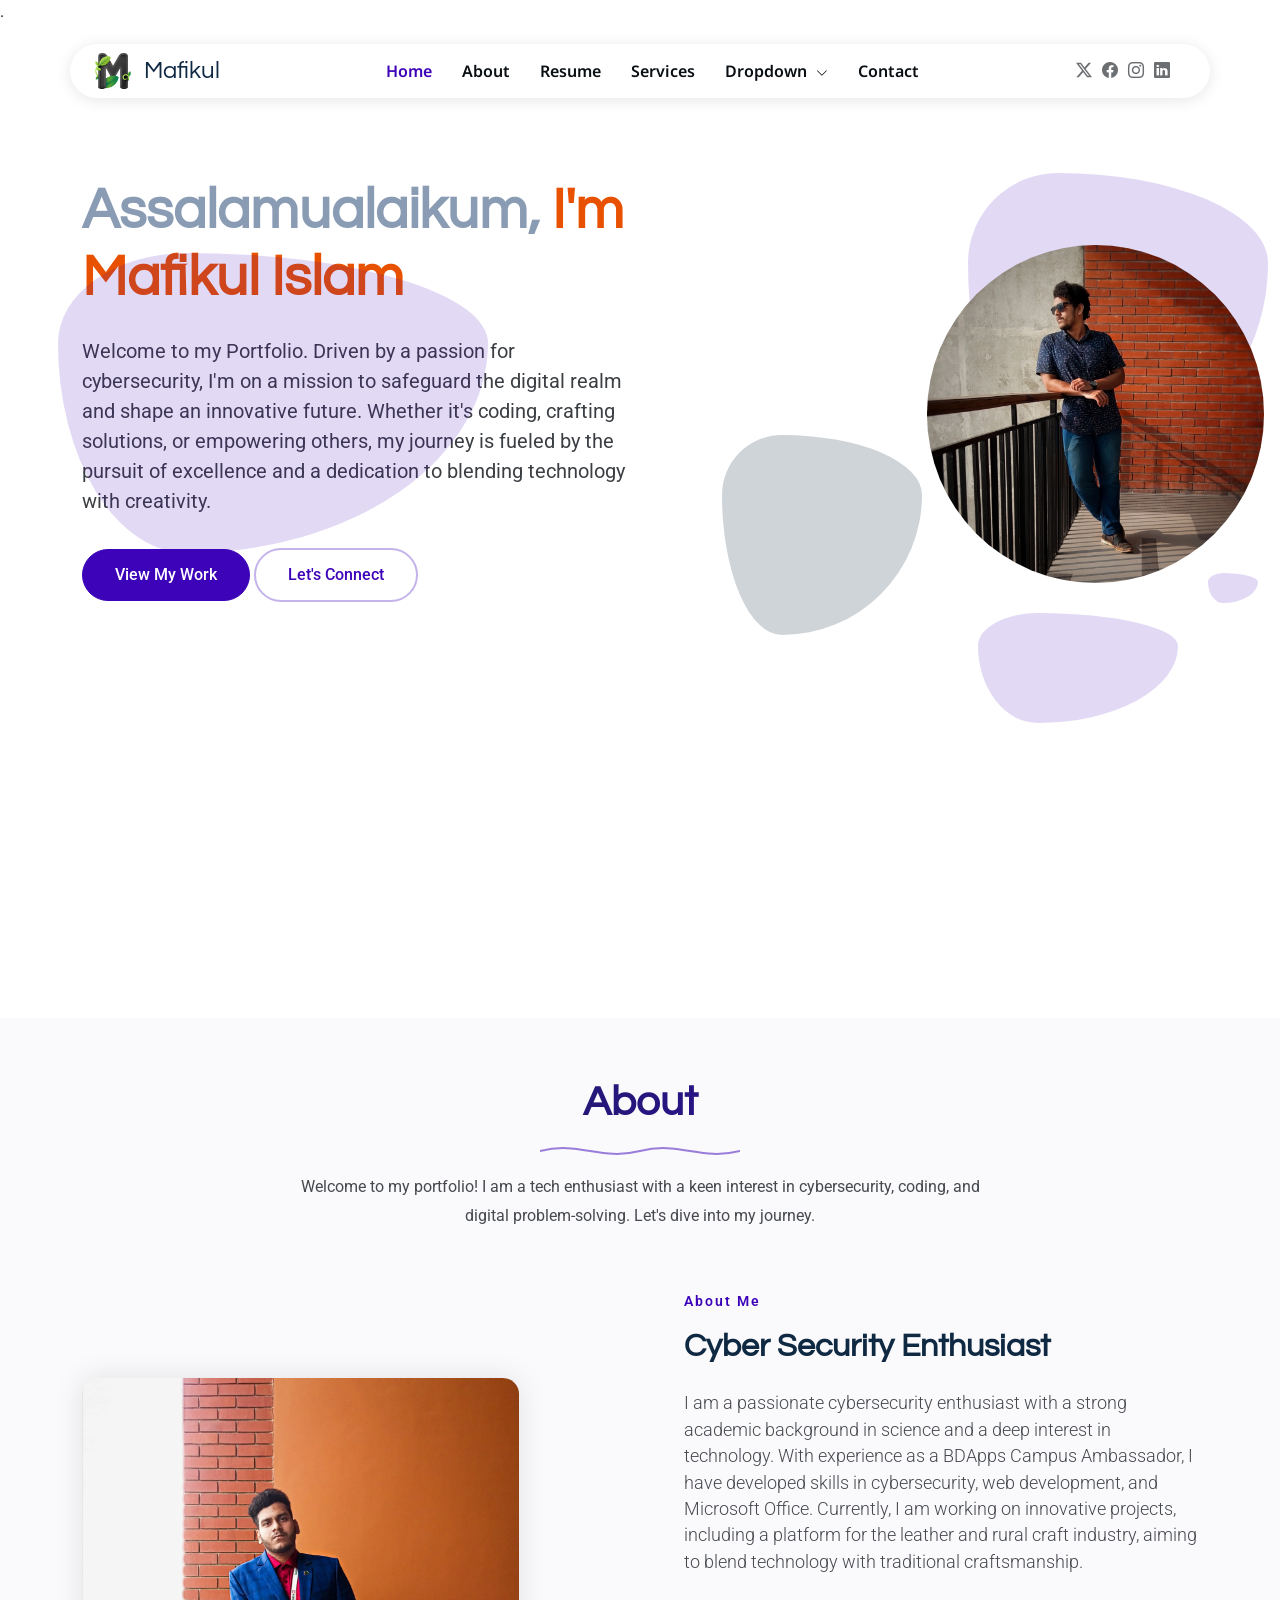
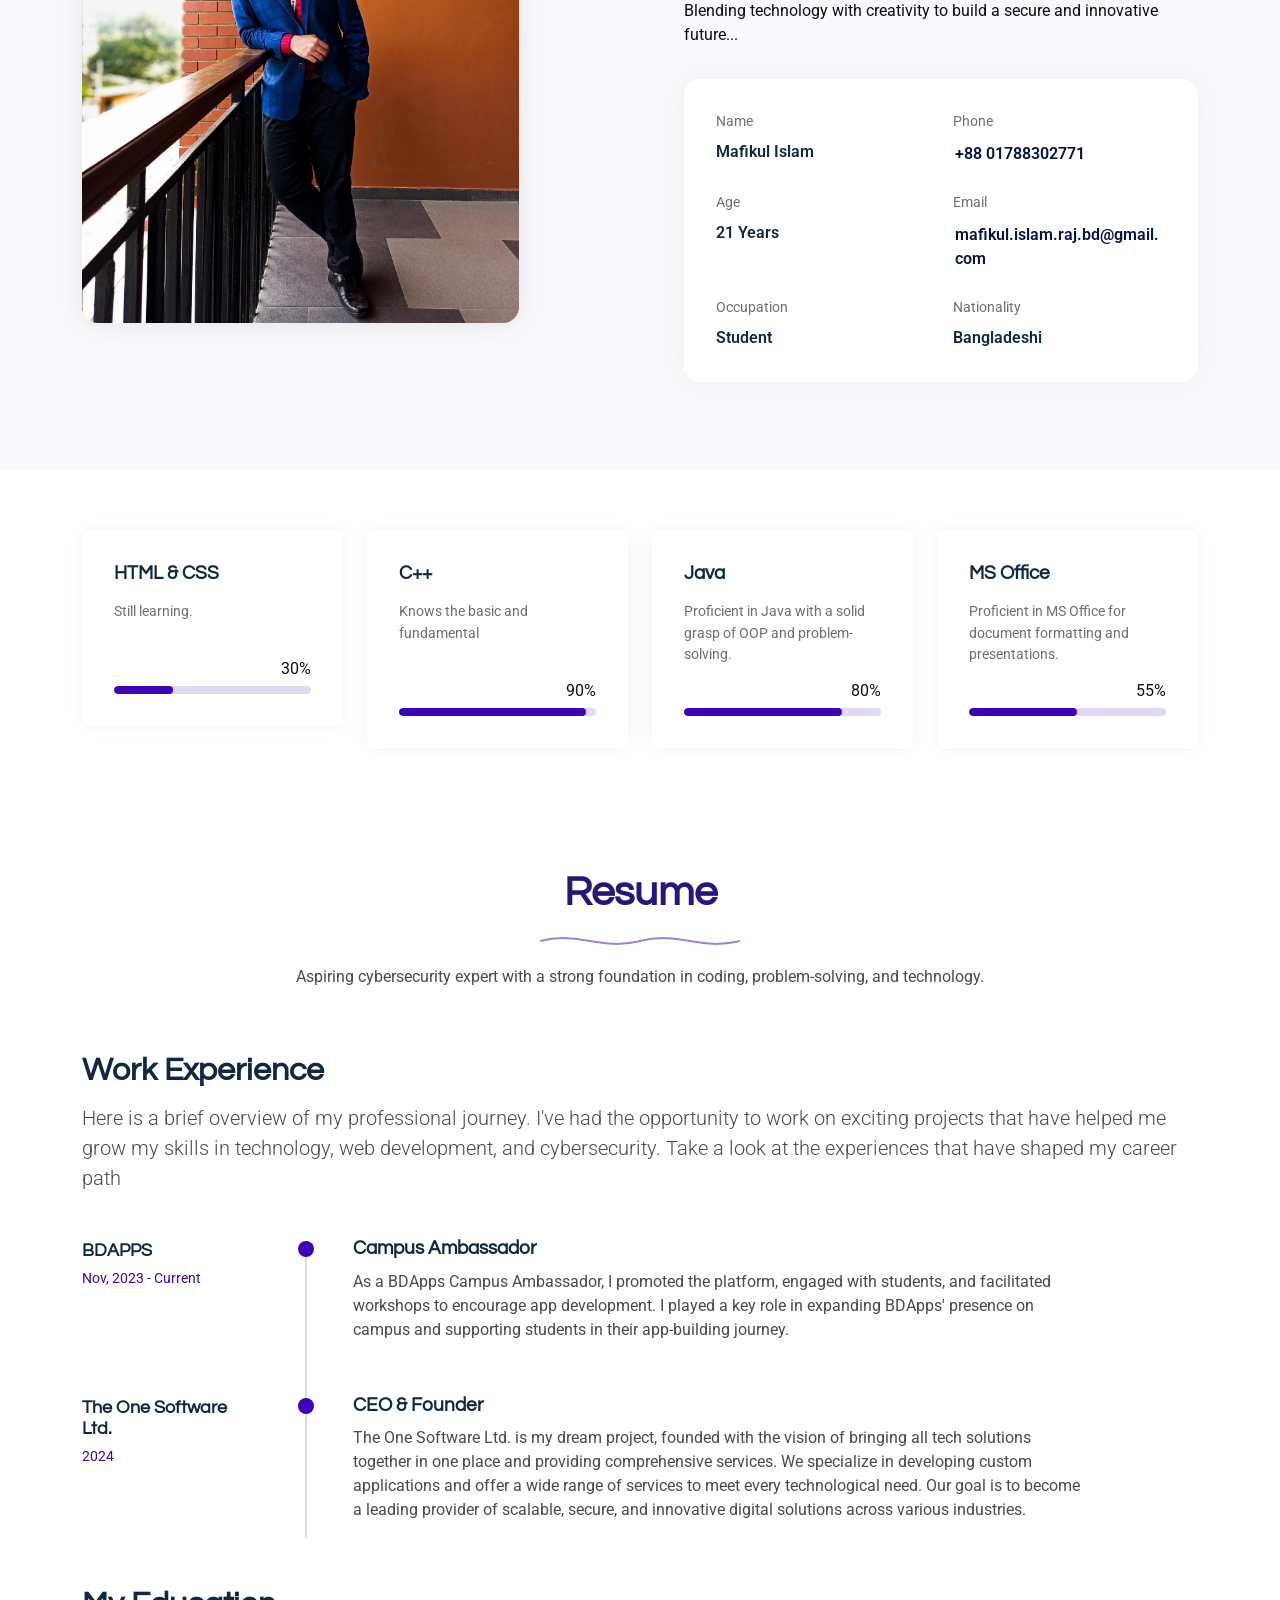
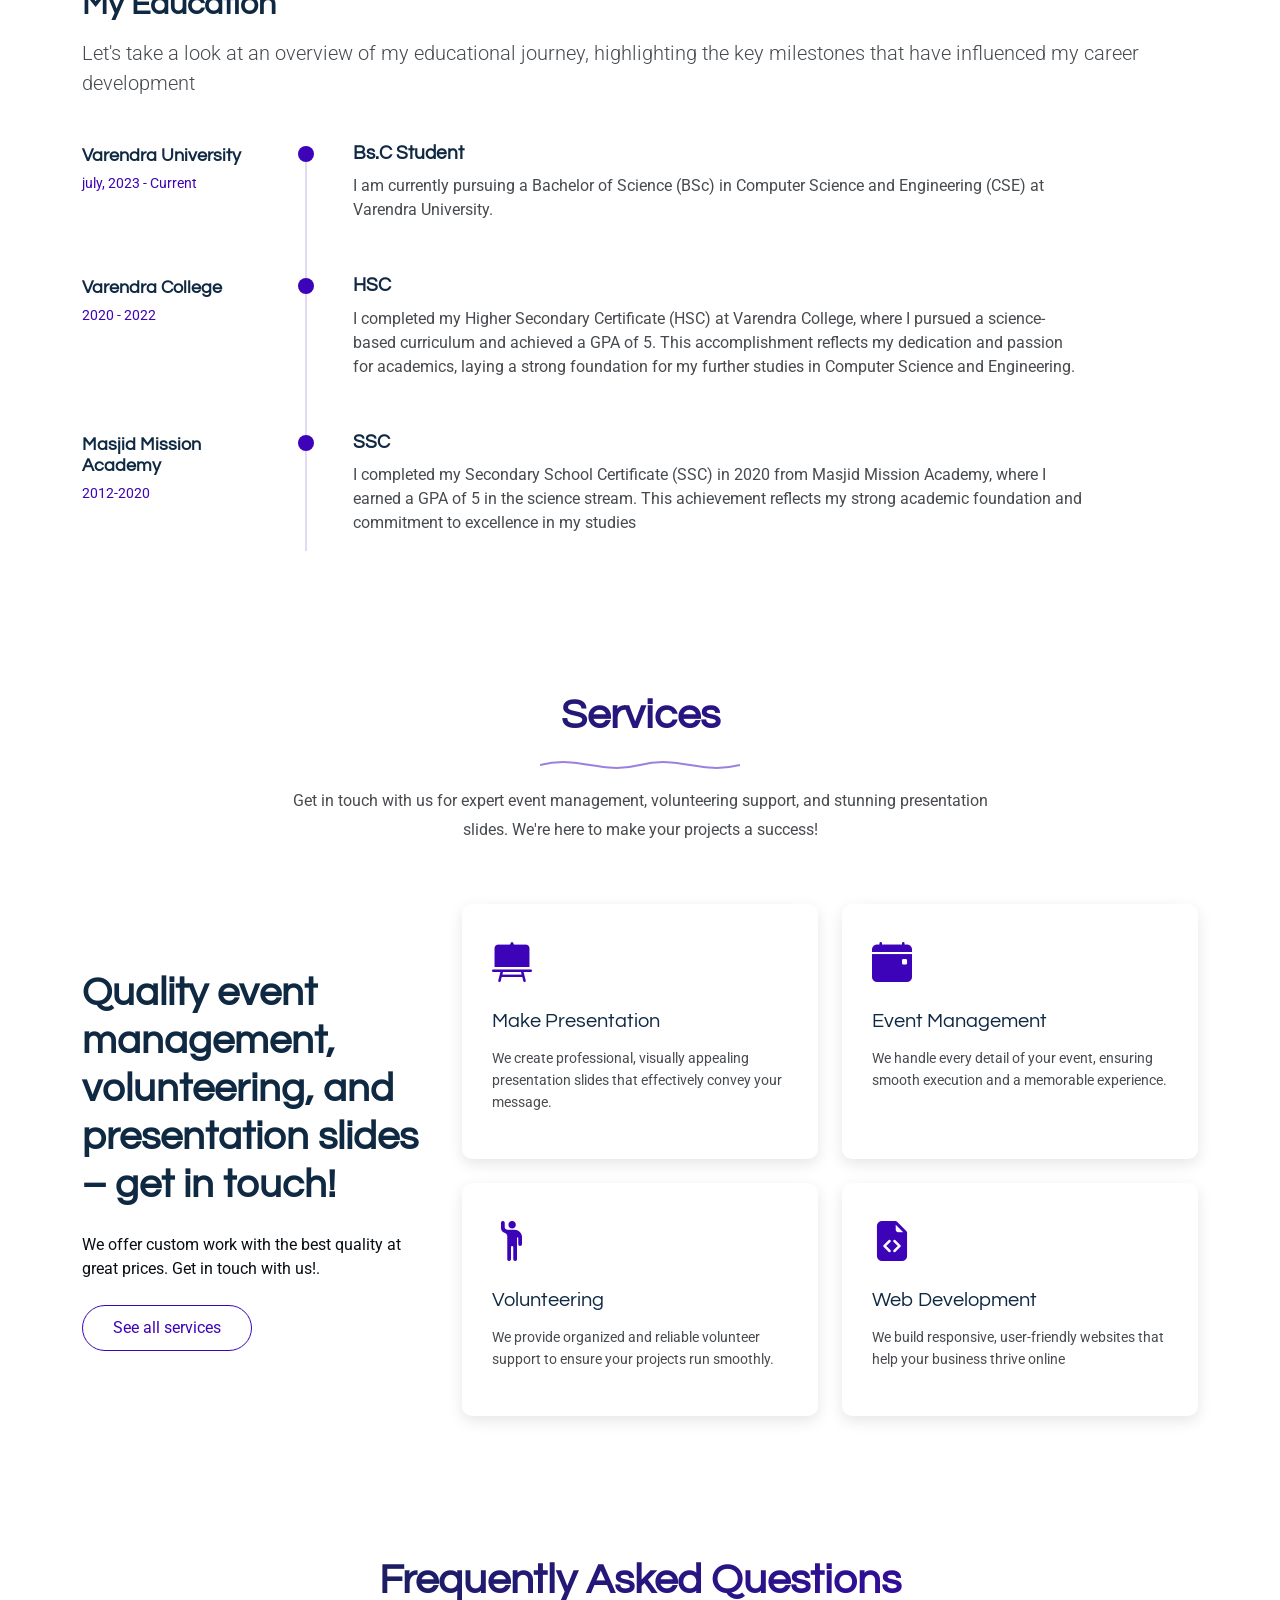
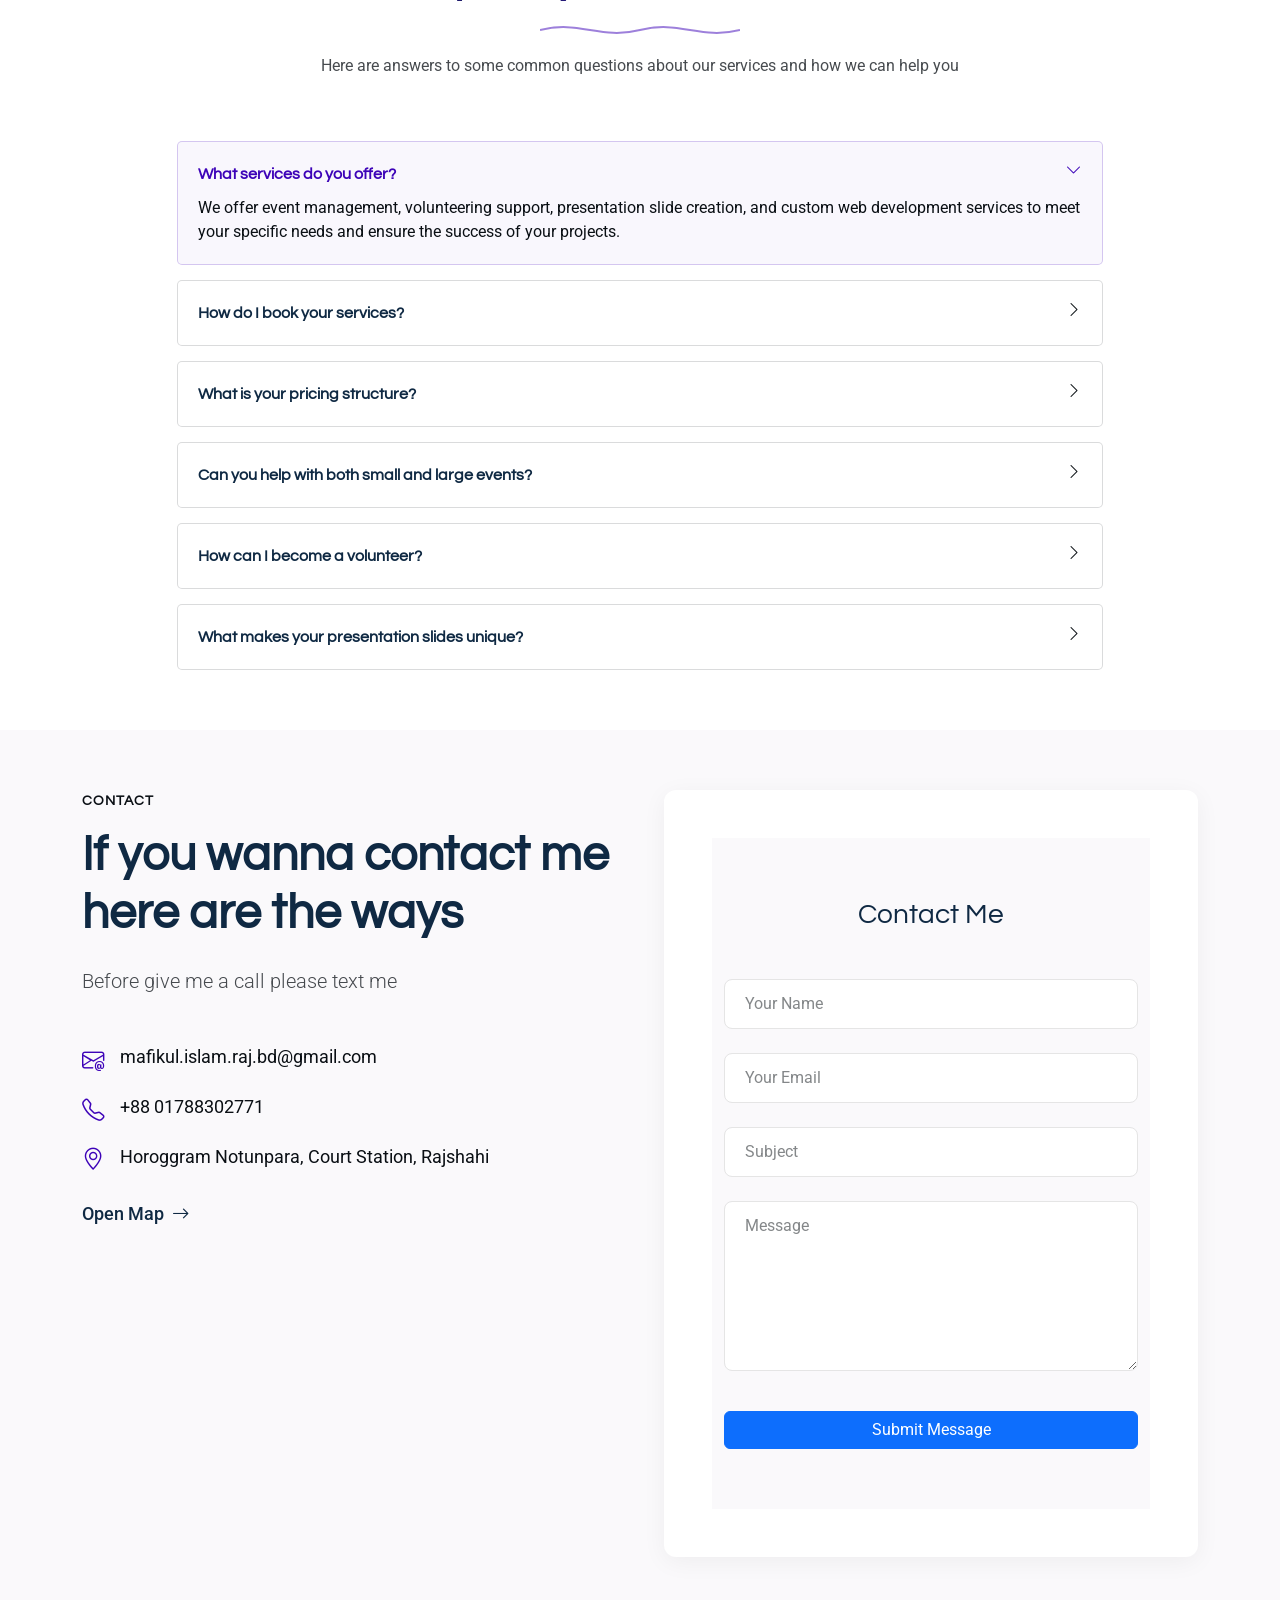
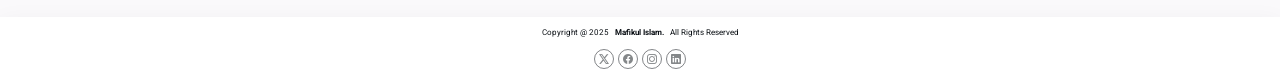
==== index.html @ e1544931 "Add files via upload" ====
<!DOCTYPE html>
<html lang="en">

<head>
  <meta charset="utf-8">
  <meta content="width=device-width, initial-scale=1.0" name="viewport">
  <title>Mafikul's World</title>
  <meta name="description" content="Welcome to Mafikul's personal website.">
  <link rel="icon" type="image/x-icon" href="assets/img/tlogo.ico"> <!-- ICO Icon -->

<!-- Description: Summarize who you are and what visitors will find -->
<meta name="description" content="Hi, I'm Mafikul. CEO of The One Software Ltd. passionate about Cyber security Explore my portfolio, blog, and projects here.">

<!-- Keywords: Optional but can include your skills, industry terms -->
<meta name="keywords" content="Mafikul's portfolio, resume, web developer, designer, The One Software Limited">

  <!-- Favicons -->
  <link href="assets/img/favicon.png" rel="icon">
  <link href="assets/img/apple-touch-icon.png" rel="apple-touch-icon">

  <!-- Fonts -->
  <link href="https://fonts.googleapis.com" rel="preconnect">
  <link href="https://fonts.gstatic.com" rel="preconnect" crossorigin>
  <link href="https://fonts.googleapis.com/css2?family=Roboto:ital,wght@0,100;0,300;0,400;0,500;0,700;0,900;1,100;1,300;1,400;1,500;1,700;1,900&family=Noto+Sans:ital,wght@0,100;0,200;0,300;0,400;0,500;0,600;0,700;0,800;0,900;1,100;1,200;1,300;1,400;1,500;1,600;1,700;1,800;1,900&family=Questrial:wght@400&display=swap" rel="stylesheet">

  <!-- Vendor CSS Files -->
  <link href="assets/vendor/bootstrap/css/bootstrap.min.css" rel="stylesheet">
  <link href="assets/vendor/bootstrap-icons/bootstrap-icons.css" rel="stylesheet">
  <link href="assets/vendor/aos/aos.css" rel="stylesheet">
  <link href="assets/vendor/glightbox/css/glightbox.min.css" rel="stylesheet">
  <link href="assets/vendor/swiper/swiper-bundle.min.css" rel="stylesheet">

  <!-- Main CSS File -->
  <link href="assets/css/main.css" rel="stylesheet">

<!-- Facebook Meta Tags -->
<meta property="og:url" content="https://mafikul.me">
<meta property="og:type" content="website">
<meta property="og:title" content="Mafikul World">
<meta property="og:description" content="Welcome to Mafikul,s personal website.">
<meta property="og:image" content="https://opengraph.b-cdn.net/production/images/95b64b55-c00a-4bd4-b2d7-658ea05284d6.jpg?token=meLTDnLYCTuba5lkz8mdhRuT6U6UIjOLpLEAH_vIJJw&height=1600&width=1200&expires=33277284729">

<!-- Twitter Meta Tags -->
<meta name="twitter:card" content="summary_large_image">
<meta property="twitter:domain" content="mafikul.me">
<meta property="twitter:url" content="https://mafikul.me">
<meta name="twitter:title" content="Mafikul World">
<meta name="twitter:description" content="Welcome to Mafikul's personal website.">
<meta name="twitter:image" content="https://opengraph.b-cdn.net/production/images/95b64b55-c00a-4bd4-b2d7-658ea05284d6.jpg?token=meLTDnLYCTuba5lkz8mdhRuT6U6UIjOLpLEAH_vIJJw&height=1600&width=1200&expires=33277284729">

  <!-- bing verification -->
  <meta name="msvalidate.01" content="50E63DE5BB532C2B93D84AC1C5FBDF3A" />

  <meta name='description' content='This is a personal portfolio of Mafikul Islam'>.

</head>

<body class="index-page">

  <header id="header" class="header d-flex align-items-center sticky-top">
    <div class="header-container container-fluid container-xl position-relative d-flex align-items-center justify-content-between">

      <a href="index.html" class="logo d-flex align-items-center me-auto me-xl-0">
       
       <img src="assets/img/tlogo.ico" alt="">
        <h1 class="sitename">Mafikul</h1>
      </a>

      <nav id="navmenu" class="navmenu">
        <ul>
          <li><a href="#hero">Home</a></li>
          <li><a href="#about">About</a></li>
          <li><a href="#resume">Resume</a></li>
          <li><a href="#services">Services</a></li>
          <li class="dropdown"><a href="#"><span>Dropdown</span> <i class="bi bi-chevron-down toggle-dropdown"></i></a>
            <ul>
              <li><a href="#">Dropdown 1</a></li>
              <li class="dropdown"><a href="#"><span>Deep Dropdown</span> <i class="bi bi-chevron-down toggle-dropdown"></i></a>
                <ul>
                  <li><a href="#">Deep Dropdown 1</a></li>
                  <li><a href="#">Deep Dropdown 2</a></li>
                  <li><a href="#">Deep Dropdown 3</a></li>
                  <li><a href="#">Deep Dropdown 4</a></li>
                  <li><a href="#">Deep Dropdown 5</a></li>
                </ul>
              </li>
              <li><a href="#">Dropdown 2</a></li>
              <li><a href="#">Dropdown 3</a></li>
              <li><a href="#">Dropdown 4</a></li>
            </ul>
          </li>
          <li><a href="#contact">Contact</a></li>
        </ul>
        <i class="mobile-nav-toggle d-xl-none bi bi-list"></i>
      </nav>

      <div class="header-social-links">
        <a href="https://twitter.com/mafikul01" class="twitter" target="_blank" rel="noopener noreferrer"><i class="bi bi-twitter-x"></i></a>
        <a href="https://www.facebook.com/Mafikul01" class="facebook" target="_blank" rel="noopener noreferrer"><i class="bi bi-facebook"></i></a>
        <a href="https://instagram.com/mafikul01" class="instagram" target="_blank" rel="noopener noreferrer"><i class="bi bi-instagram"></i></a>
        <a href="https://linkedin.com/in/mafikul01" class="linkedin" target="_blank" rel="noopener noreferrer"><i class="bi bi-linkedin"></i></a>
      </div>

    </div>
  </header>

  <main class="main">

    <!-- Hero Section -->
    <section id="hero" class="hero section" style="height: 100vh;">
      <div class="container" data-aos="fade-up" data-aos-delay="100">
        <div class="row align-items-center content">
          <!-- Text content column -->
          <div class="col-lg-6" data-aos="fade-up" data-aos-delay="200">
            <h2 style="color: rgba(126, 146, 172, 0.907);">Assalamualaikum, <span style="color: rgb(232, 81, 0);">I'm  Mafikul Islam</span></h2>
            <p class="lead" style="font-weight: 400;">Welcome to my Portfolio. Driven by a passion for cybersecurity, I'm on a mission to safeguard the digital realm and shape an innovative future. Whether it's coding, crafting solutions, or empowering others, my journey is fueled by the pursuit of excellence and a dedication to blending technology with creativity.</p>
            
            <!-- Buttons - hidden on mobile (will be shown below image) -->
            <div class="cta-buttons d-none d-lg-block" data-aos="fade-up" data-aos-delay="300">
              <a href="service-details.html" class="btn btn-primary">View My Work</a>
              <a href="#contact" class="btn btn-outline">Let's Connect</a>
            </div>
            
            <div class="hero-stats" data-aos="fade-up" data-aos-delay="400"></div>
          </div>
          
          <!-- Image column -->
          <div class="col-lg-6 ">
            <div class="hero-image">
              <img src="assets/img/main.webp" alt="Portfolio Hero Image" 
                   class="img-fluid rounded-circle hero-img-main"  data-aos="zoom-out" data-aos-delay="300">
              <div class="shape-1"></div>
              <div class="shape-2"></div>
              <div class="shape-3"></div>
              <div class="shape-4"></div>
              <div class="shape-5"></div>
            </div>
            
            <!-- Buttons - only visible on mobile (below image) -->
            <div class="cta-buttons d-block d-lg-none mt-4" data-aos="fade-up" data-aos-delay="300">
              <a href="service-details.html" class="btn btn-primary">View My Work</a>
              <a href="#contact" class="btn btn-outline">Let's Connect</a>
            </div>
          </div>
        </div>
      </div>
    </section>

    <!-- About Section -->
    <section id="about" class="about section light-background">

      <!-- Section Title -->
      <div class="container section-title" data-aos="fade-up">
        <h2>About</h2>
        <div class="title-shape">
          <svg viewBox="0 0 200 20" xmlns="http://www.w3.org/2000/svg">
            <path d="M 0,10 C 40,0 60,20 100,10 C 140,0 160,20 200,10" fill="none" stroke="currentColor" stroke-width="2"></path>
          </svg>
        </div>
        <p>Welcome to my portfolio! I am a tech enthusiast with a keen interest in cybersecurity, coding, and digital problem-solving. Let's dive into my journey.</p>
      </div><!-- End Section Title -->

      <div class="container" data-aos="fade-up" data-aos-delay="100">

        <div class="row align-items-center">
          <div class="col-lg-6 position-relative" data-aos="fade-right" data-aos-delay="200">
            <div class="about-image">
              <img src="assets/img/profile.webp" alt="Profile Image" class="img-fluid rounded-4" style="max-width: 80%; margin: 0 auto;">
            </div>
          </div>

          <div class="col-lg-6" data-aos="fade-left" data-aos-delay="300">
            <div class="about-content">
              <span class="subtitle">About Me</span>

              <h2>Cyber Security Enthusiast</h2>

              <p class="lead mb-4">I am a passionate cybersecurity enthusiast with a strong academic background in science and a deep interest in technology. With experience as a BDApps Campus Ambassador, I have developed skills in cybersecurity, web development, and Microsoft Office. Currently, I am working on innovative projects, including a platform for the leather and rural craft industry, aiming to blend technology with traditional craftsmanship.</p>

              <p class="mb-4">Blending technology with creativity to build a secure and innovative future...</p>

              <div class="personal-info">
                <div class="row g-4">
                  <div class="col-6">
                    <div class="info-item">
                      <span class="label">Name</span>
                      <span class="value">Mafikul Islam</span>
                    </div>
                  </div>

                  <div class="col-6">
                    <div class="info-item">
                      <span class="label">Phone</span>
                      <a href="https://wa.me/+8801788302771"target="_blank" class="value contact-link"title="Click here to Whatsapp me" >+88 01788302771</a>
                    </div>
                  </div>

                  <div class="col-6">
                    <div class="info-item">
                      <span class="label">Age</span>
                      <span class="value">21 Years</span>
                    </div>
                  </div>

                  <div class="col-6">
                    <div class="info-item">
                      <span class="label">Email</span>
                      <a href="https://mail.google.com/mail/?view=cm&fs=1&to=mafikul.islam.raj.bd@gmail.com" 
                         target="_blank" 
                         class="value email-link"
                         title="Click here to mail me directly">
                        mafikul.islam.raj.bd@gmail.com
                      </a>
                    </div>
                  </div>

                  <div class="col-6">
                    <div class="info-item">
                      <span class="label">Occupation</span>
                      <span class="value">Student</span>
                    </div>
                  </div>

                  <div class="col-6">
                    <div class="info-item">
                      <span class="label">Nationality</span>
                      <span class="value">Bangladeshi</span>
                    </div>
                  </div>
                </div>
              </div>

              <div class="signature mt-4">
                <div class="signature-image">
                  <!-- <img src="assets/img/signature.webp" alt="" class="img-fluid"> -->
                </div>
                <div class="signature-info">
                  <h4></h4>
                  <p></p>
                </div>
              </div>
            </div>
          </div>
        </div>

      </div>

    </section><!-- /About Section -->

    <!-- Skills Section -->
    <section id="skills" class="skills section">

      <div class="container" data-aos="fade-up" data-aos-delay="100">

        <div class="row g-4 skills-animation">

          <div class="col-md-6 col-lg-3" data-aos="fade-up" data-aos-delay="100">
            <div class="skill-box">
              <h3>HTML & CSS</h3>
              <p>Still learning.<br><br></p>
              <span class="text-end d-block">30%</span>
              <div class="progress">
                <div class="progress-bar" role="progressbar" aria-valuenow="30" aria-valuemin="0" aria-valuemax="100"></div>
              </div>
            </div>
          </div>

          <div class="col-md-6 col-lg-3" data-aos="fade-up" data-aos-delay="200">
            <div class="skill-box">
              <h3>C++</h3>
              <p>Knows the basic and fundamental<br><br></p>
              <span class="text-end d-block">90%</span>
              <div class="progress">
                <div class="progress-bar" role="progressbar" aria-valuenow="95" aria-valuemin="0" aria-valuemax="100"></div>
              </div>
            </div>
          </div>

          <div class="col-md-6 col-lg-3" data-aos="fade-up" data-aos-delay="300">
            <div class="skill-box">
              <h3>Java</h3>
              <p>Proficient in Java with a solid grasp of OOP and problem-solving.</p>
              <span class="text-end d-block">80%</span>
              <div class="progress">
                <div class="progress-bar" role="progressbar" aria-valuenow="80" aria-valuemin="0" aria-valuemax="100"></div>
              </div>
            </div>
          </div>

          <div class="col-md-6 col-lg-3" data-aos="fade-up" data-aos-delay="400">
            <div class="skill-box">
              <h3>MS Office</h3>
              <p>Proficient in MS Office for document formatting and presentations.</p>
              <span class="text-end d-block">55%</span>
              <div class="progress">
                <div class="progress-bar" role="progressbar" aria-valuenow="55" aria-valuemin="0" aria-valuemax="100">
                </div>
              </div>
            </div>
          </div>

        </div>

      </div>

    </section><!-- /Skills Section -->

    <!-- Resume Section -->
    <section id="resume" class="resume section">

      <!-- Section Title -->
      <div class="container section-title" data-aos="fade-up">
        <h2>Resume</h2>
        <div class="title-shape">
          <svg viewBox="0 0 200 20" xmlns="http://www.w3.org/2000/svg">
            <path d="M 0,10 C 40,0 60,20 100,10 C 140,0 160,20 200,10" fill="none" stroke="currentColor" stroke-width="2"></path>
          </svg>
        </div>
        <p>Aspiring cybersecurity expert with a strong foundation in coding, problem-solving, and technology.</p>
      </div><!-- End Section Title -->

      <div class="container" data-aos="fade-up" data-aos-delay="100">

        <div class="row">
          <div class="col-12">
            <div class="resume-wrapper">
              <div class="resume-block" data-aos="fade-up">
                <h2>Work Experience</h2>
                <p class="lead">Here is a brief overview of my professional journey. I've had the opportunity to work on exciting projects that have helped me grow my skills in technology, web development, and cybersecurity. Take a look at the experiences that have shaped my career path</p>

                <div class="timeline">
                  <div class="timeline-item" data-aos="fade-up" data-aos-delay="200">
                    <div class="timeline-left">
                      <h4 class="company">BDAPPS</h4>
                      <span class="period">Nov, 2023 - Current</span>
                    </div>
                    <div class="timeline-dot"></div>
                    <div class="timeline-right">
                      <h3 class="position">Campus Ambassador</h3>
                      <p class="description">As a BDApps Campus Ambassador, I promoted the platform, engaged with students, and facilitated workshops to encourage app development. I played a key role in expanding BDApps' presence on campus and supporting students in their app-building journey.</p>
                    </div>
                  </div>

                  <div class="timeline-item" data-aos="fade-up" data-aos-delay="400">
                    <div class="timeline-left">
                      <h4 class="company">The One Software Ltd.</h4>
                      <span class="period">2024</span>
                    </div>
                    <div class="timeline-dot"></div>
                    <div class="timeline-right">
                      <h3 class="position">CEO & Founder</h3>
                      <p class="description">The One Software Ltd. is my dream project, founded with the vision of bringing all tech solutions together in one place and providing comprehensive services. We specialize in developing custom applications and offer a wide range of services to meet every technological need. Our goal is to become a leading provider of scalable, secure, and innovative digital solutions across various industries.</p>
                    </div>
                  </div>
                </div>
              </div>

              <div class="resume-block" data-aos="fade-up" data-aos-delay="100">
                <h2>My Education</h2>
                <p class="lead">Let's take a look at an overview of my educational journey, highlighting the key milestones that have influenced my career development</p>

                <div class="timeline">
                  <div class="timeline-item" data-aos="fade-up" data-aos-delay="200">
                    <div class="timeline-left">
                      <h4 class="company">Varendra University</h4>
                      <span class="period">july, 2023 - Current</span>
                    </div>
                    <div class="timeline-dot"></div>
                    <div class="timeline-right">
                      <h3 class="position">Bs.C Student</h3>
                      <p class="description">I am currently pursuing a Bachelor of Science (BSc) in Computer Science and Engineering (CSE) at Varendra University.</p>
                    </div>
                  </div>

                  <div class="timeline-item" data-aos="fade-up" data-aos-delay="300">
                    <div class="timeline-left">
                      <h4 class="company">Varendra College</h4>
                      <span class="period">2020 - 2022</span>
                    </div>
                    <div class="timeline-dot"></div>
                    <div class="timeline-right">
                      <h3 class="position">HSC</h3>
                      <p class="description">I completed my Higher Secondary Certificate (HSC) at Varendra College, where I pursued a science-based curriculum and achieved a GPA of 5. This accomplishment reflects my dedication and passion for academics, laying a strong foundation for my further studies in Computer Science and Engineering.</p>
                    </div>
                  </div>

                  <div class="timeline-item" data-aos="fade-up" data-aos-delay="400">
                    <div class="timeline-left">
                      <h4 class="company">Masjid Mission Academy</h4>
                      <span class="period">2012-2020</span>
                    </div>
                    <div class="timeline-dot"></div>
                    <div class="timeline-right">
                      <h3 class="position">SSC</h3>
                      <p class="description">I completed my Secondary School Certificate (SSC) in 2020 from Masjid Mission Academy, where I earned a GPA of 5 in the science stream. This achievement reflects my strong academic foundation and commitment to excellence in my studies</p>
                    </div>
                  </div>
                </div>
              </div>
            </div>
          </div>
        </div>

      </div>

    </section><!-- /Resume Section -->

    <!-- Services Section -->
    <section id="services" class="services section">

      <!-- Section Title -->
      <div class="container section-title" data-aos="fade-up">
        <h2>Services</h2>
        <div class="title-shape">
          <svg viewBox="0 0 200 20" xmlns="http://www.w3.org/2000/svg">
            <path d="M 0,10 C 40,0 60,20 100,10 C 140,0 160,20 200,10" fill="none" stroke="currentColor" stroke-width="2"></path>
          </svg>
        </div>
        <p>Get in touch with us for expert event management, volunteering support, and stunning presentation slides. We're here to make your projects a success!</p>
      </div><!-- End Section Title -->

      <div class="container" data-aos="fade-up" data-aos-delay="100">

        <div class="row align-items-center">
          <div class="col-lg-4 mb-5 mb-lg-0">
            <h2 class="fw-bold mb-4 servies-title">Quality event management, volunteering, and presentation slides – get in touch!</h2>
            <p class="mb-4">We offer custom work with the best quality at great prices. Get in touch with us!.</p>
            <a href="#" class="btn btn-outline-primary">See all services</a>
          </div>
          <div class="col-lg-8">
            <div class="row g-4">

              <div class="col-md-6" data-aos="fade-up" data-aos-delay="300">
                <div class="service-item">
                  <i class="bi bi-easel2-fill"></i>
                  <h3><a href="service-details.html">Make Presentation</a></h3>
                  <p>We create professional, visually appealing presentation slides that effectively convey your message.</p>
                </div>
              </div><!-- End Service Item -->

              <div class="col-md-6" data-aos="fade-up" data-aos-delay="200">
                <div class="service-item">
                  <i class="bi bi-calendar-event-fill"></i>
                  <h3><a href="service-details.html">Event Management</a></h3>
                  <p>We handle every detail of your event, ensuring smooth execution and a memorable experience.</p>
                </div>
              </div><!-- End Service Item -->

              <div class="col-md-6" data-aos="fade-up" data-aos-delay="400">
                <div class="service-item">
                  <i class="bi bi-person-raised-hand"></i>
                  <h3><a href="service-details.html">Volunteering</a></h3>
                  <p>We provide organized and reliable volunteer support to ensure your projects run smoothly.</p>
                </div>
              </div><!-- End Service Item -->

              <div class="col-md-6" data-aos="fade-up" data-aos-delay="500">
                <div class="service-item">
                  <i class="bi bi-file-earmark-code-fill"></i>
                  <h3><a href="service-details.html">Web Development</a></h3>
                  <p>We build responsive, user-friendly websites that help your business thrive online</p>
                </div>
              </div><!-- End Service Item -->

            </div>
          </div>
        </div>

      </div>

    </section><!-- /Services Section -->

    <!-- Faq Section -->
    <section id="faq" class="faq section">

      <!-- Section Title -->
      <div class="container section-title" data-aos="fade-up">
        <h2>Frequently Asked Questions</h2>
        <div class="title-shape">
          <svg viewBox="0 0 200 20" xmlns="http://www.w3.org/2000/svg">
            <path d="M 0,10 C 40,0 60,20 100,10 C 140,0 160,20 200,10" fill="none" stroke="currentColor" stroke-width="2"></path>
          </svg>
        </div>
        <p>Here are answers to some common questions about our services and how we can help you</p>
      </div><!-- End Section Title -->
      <div class="container">

        <div class="row justify-content-center">
    
            <div class="col-lg-10" data-aos="fade-up" data-aos-delay="100">
    
                <div class="faq-container">
    
                    <div class="faq-item faq-active">
                        <h3>What services do you offer?</h3>
                        <div class="faq-content">
                            <p>We offer event management, volunteering support, presentation slide creation, and custom web development services to meet your specific needs and ensure the success of your projects.</p>
                        </div>
                        <i class="faq-toggle bi bi-chevron-right"></i>
                    </div><!-- End Faq item-->
    
                    <div class="faq-item">
                        <h3>How do I book your services?</h3>
                        <div class="faq-content">
                            <p>You can contact us through our website or social media channels to discuss your requirements. We'll provide you with a customized plan and quote based on your needs.</p>
                        </div>
                        <i class="faq-toggle bi bi-chevron-right"></i>
                    </div><!-- End Faq item-->
    
                    <div class="faq-item">
                        <h3>What is your pricing structure?</h3>
                        <div class="faq-content">
                            <p>Our pricing varies based on the services and complexity of the project. We provide competitive pricing and ensure the best value for the quality of work delivered.</p>
                        </div>
                        <i class="faq-toggle bi bi-chevron-right"></i>
                    </div><!-- End Faq item-->
    
                    <div class="faq-item">
                        <h3>Can you help with both small and large events?</h3>
                        <div class="faq-content">
                            <p>Yes, we cater to both small and large events. Whether you're hosting an intimate gathering or a large-scale event, we will handle every detail to ensure its success.</p>
                        </div>
                        <i class="faq-toggle bi bi-chevron-right"></i>
                    </div><!-- End Faq item-->
    
                    <div class="faq-item">
                        <h3>How can I become a volunteer?</h3>
                        <div class="faq-content">
                            <p>If you're interested in volunteering, you can reach out to us via our contact page. We'll provide you with information about available opportunities and how you can get involved in upcoming projects.</p>
                        </div>
                        <i class="faq-toggle bi bi-chevron-right"></i>
                    </div><!-- End Faq item-->
    
                    <div class="faq-item">
                        <h3>What makes your presentation slides unique?</h3>
                        <div class="faq-content">
                            <p>Our presentation slides are professionally designed to be visually appealing and easy to understand, ensuring your message is delivered effectively to your audience.</p>
                        </div>
                        <i class="faq-toggle bi bi-chevron-right"></i>
                    </div><!-- End Faq item-->
    
                </div>
    
            </div><!-- End Faq Column-->
    
        </div>
    
    </div>
    
    </section><!-- /Faq Section -->
    
    <!-- Contact Section -->
    <section id="contact" class="contact section light-background">

      <div class="container" data-aos="fade-up" data-aos-delay="100">

        <div class="row g-5">
          <div class="col-lg-6">
            <div class="content" data-aos="fade-up" data-aos-delay="200">
              <div class="section-category mb-3">Contact</div>
              <h2 class="display-5 mb-4">If you wanna contact me here are the ways</h2>
              <p class="lead mb-4">Before give me a call please text me</p>

              <div class="contact-info mt-5">
                <div class="info-item d-flex mb-3">
                  <i class="bi bi-envelope-at me-3"></i>
                  <span>mafikul.islam.raj.bd@gmail.com</span>
                </div>

                <div class="info-item d-flex mb-3">
                  <i class="bi bi-telephone me-3"></i>
                  <span>+88 01788302771</span>
                </div>

                <div class="info-item d-flex mb-4">
                  <i class="bi bi-geo-alt me-3"></i>
                  <span>Horoggram Notunpara, Court Station, Rajshahi</span>
                </div>

                <a href="https://www.google.com/maps/place/Mafikul+Islam/@24.3838498,88.5589137,241m/data=!3m2!1e3!4b1!4m6!3m5!1s0x39fbefddd08fa99b:0x2f8e3cb7e6d88414!8m2!3d24.3838486!4d88.5595574!16s%2Fg%2F11r4gytt4r?entry=ttu&g_ep=EgoyMDI1MDIxNy4wIKXMDSoASAFQAw%3D%3D" target="_blank" class="map-link d-inline-flex align-items-center">
                  Open Map
                  <i class="bi bi-arrow-right ms-2"></i>
                </a>
              </div>
            </div>
          </div>
          <div class="col-lg-6">
            <div class="contact-form card" data-aos="fade-up" data-aos-delay="300">
              <div class="card-body p-4 p-lg-5">
                <section id="contact" class="padding-medium">
                  <div class="container">
                    <h3 class="text-center">Contact Me</h3>
                    <form id="contact-form" class="mt-5">
                      <div class="row gy-4">
                        <div class="col-12">
                          <input type="text" name="name" class="form-control" placeholder="Your Name" required>
                        </div>
                        <div class="col-12">
                          <input type="email" class="form-control" name="email" placeholder="Your Email" required>
                        </div>
                        <div class="col-12">
                          <input type="text" class="form-control" name="subject" placeholder="Subject" required>
                        </div>
                        <div class="col-12">
                          <textarea class="form-control" name="message" rows="6" placeholder="Message" required></textarea>
                        </div>
                        <div class="col-12 text-center">
                          <div class="loading" style="display:none;">Sending...</div>
                          <div class="error-message alert alert-danger" style="display:none;"></div>
                          <div class="sent-message alert alert-success" style="display:none;">Your message has been sent. Thank you!</div>
                          <button type="submit" class="btn btn-primary w-100 mt-3">Submit Message</button>
                        </div>
                      </div>
                    </form>
                  </div>
                </section>
              </div>
            </div>
          </div>
          
          <script>
          document.getElementById('contact-form').addEventListener('submit', async function(e) {
            e.preventDefault();
            
            const form = e.target;
            const loading = form.querySelector('.loading');
            const errorMessage = form.querySelector('.error-message');
            const sentMessage = form.querySelector('.sent-message');
            
            // Show loading, hide other messages
            loading.style.display = 'block';
            errorMessage.style.display = 'none';
            sentMessage.style.display = 'none';
            
            try {
              // Collect form data
              const formData = new FormData(form);
              const formObject = Object.fromEntries(formData.entries());
              
              // Send to Google Apps Script
              const response = await fetch('https://script.google.com/macros/s/AKfycbwRtVlS57f27AGyTU1pqJgF8SCoo2MTutsCOWwVpsBO3sNihyli5oZXK7PRIwPuB9f0Xg/exec', {
                method: 'POST',
                // Important: Google Apps Script needs this content type
                headers: {
                  'Content-Type': 'application/x-www-form-urlencoded',
                },
                body: new URLSearchParams(formObject).toString()
              });
          
              // Check if the request was successful
              if (!response.ok) {
                throw new Error(`HTTP error! status: ${response.status}`);
              }
          
              const data = await response.text();
              
              // Google Apps Script often returns text responses
              if (data.includes("success") || data.trim() === "OK") {
                loading.style.display = 'none';
                sentMessage.style.display = 'block';
                form.reset();
              } else {
                throw new Error(data || 'Unknown response from server');
              }
            } catch (error) {
              loading.style.display = 'none';
              errorMessage.textContent = `Error: ${error.message}`;
              errorMessage.style.display = 'block';
              console.error('Submission error:', error);
            }
          });
          </script>


         
      </div>

    </section><!-- /Contact Section -->

  </main>

  <footer id="footer" class="footer">

    <div class="container">
      <div class="copyright text-center">
        <p><span>Copyright @ 2025 </span> <strong class="px-1 sitename">Mafikul Islam.</strong><span></span> <span>All Rights Reserved</span></p>
      </div>
      <div class="social-links d-flex justify-content-center">
        <a href="https://twitter.com/mafikul01" class="twitter" target="_blank" rel="noopener noreferrer"><i class="bi bi-twitter-x"></i></a>
        <a href="https://www.facebook.com/Mafikul01" class="facebook" target="_blank" rel="noopener noreferrer"><i class="bi bi-facebook"></i></a>
        <a href="https://instagram.com/mafikul01" class="instagram" target="_blank" rel="noopener noreferrer"><i class="bi bi-instagram"></i></a>
        <a href="https://linkedin.com/in/mafikul01" class="linkedin" target="_blank" rel="noopener noreferrer"><i class="bi bi-linkedin"></i></a>
      </div>
    </div>

  </footer>

  <!-- Scroll Top -->
  <a href="#" id="scroll-top" class="scroll-top d-flex align-items-center justify-content-center"><i class="bi bi-arrow-up-short"></i></a>

  <!-- Vendor JS Files -->
  <script src="assets/vendor/bootstrap/js/bootstrap.bundle.min.js"></script>
  <script src="assets/vendor/php-email-form/validate.js"></script>
  <script src="assets/vendor/aos/aos.js"></script>
  <script src="assets/vendor/waypoints/noframework.waypoints.js"></script>
  <script src="assets/vendor/glightbox/js/glightbox.min.js"></script>
  <script src="assets/vendor/imagesloaded/imagesloaded.pkgd.min.js"></script>
  <script src="assets/vendor/isotope-layout/isotope.pkgd.min.js"></script>
  <script src="assets/vendor/swiper/swiper-bundle.min.js"></script>

  <!-- Main JS File -->
  <script src="assets/js/main.js"></script>

  

</body>
</html>
---- assets/css/main.css ----
/*--------------------------------------------------------------
# Font & Color Variables
# Help: https://bootstrapmade.com/color-system/
--------------------------------------------------------------*/
/* Fonts */
:root {
  --default-font: "Roboto",  system-ui, -apple-system, "Segoe UI", Roboto, "Helvetica Neue", Arial, "Noto Sans", "Liberation Sans", sans-serif, "Apple Color Emoji", "Segoe UI Emoji", "Segoe UI Symbol", "Noto Color Emoji";
  --heading-font: "Questrial",  sans-serif;
  --nav-font: "Noto Sans",  sans-serif;
}

/* Global Colors - The following color variables are used throughout the website. Updating them here will change the color scheme of the entire website */
:root { 
  --background-color: #ffffff; /* Background color for the entire website, including individual sections */
  --default-color: #0a0f14; /* Default color used for the majority of the text content across the entire website */
  --heading-color: #0f2943; /* Color for headings, subheadings and title throughout the website */
  --accent-color: #3d03b8; /* Accent color that represents your brand on the website. It's used for buttons, links, and other elements that need to stand out */
  --surface-color: #ffffff; /* The surface color is used as a background of boxed elements within sections, such as cards, icon boxes, or other elements that require a visual separation from the global background. */
  --contrast-color: #ffffff; /* Contrast color for text, ensuring readability against backgrounds of accent, heading, or default colors. */
}

/* Nav Menu Colors - The following color variables are used specifically for the navigation menu. They are separate from the global colors to allow for more customization options */
:root {
  --nav-color: #0a0f14;  /* The default color of the main navmenu links */
  --nav-hover-color: #3d03b8; /* Applied to main navmenu links when they are hovered over or active */
  --nav-mobile-background-color: #ffffff; /* Used as the background color for mobile navigation menu */
  --nav-dropdown-background-color: #ffffff; /* Used as the background color for dropdown items that appear when hovering over primary navigation items */
  --nav-dropdown-color: #0a0f14; /* Used for navigation links of the dropdown items in the navigation menu. */
  --nav-dropdown-hover-color: #3d03b8; /* Similar to --nav-hover-color, this color is applied to dropdown navigation links when they are hovered over. */
}

/* Color Presets - These classes override global colors when applied to any section or element, providing reuse of the sam color scheme. */

.light-background {
  --background-color: #faf9fb;
  --surface-color: #ffffff;
}

.dark-background {
  --background-color: #060606;
  --default-color: #ffffff;
  --heading-color: #ffffff;
  --surface-color: #252525;
  --contrast-color: #ffffff;
}

/* Smooth scroll */
:root {
  scroll-behavior: smooth;
}

/*--------------------------------------------------------------
# General Styling & Shared Classes
--------------------------------------------------------------*/
body {
  color: var(--default-color);
  background-color: var(--background-color);
  font-family: var(--default-font);
}

a {
  color: var(--accent-color);
  text-decoration: none;
  transition: 0.3s;
}

a:hover {
  color: color-mix(in srgb, var(--accent-color), transparent 25%);
  text-decoration: none;
}

h1,
h2,
h3,
h4,
h5,
h6 {
  color: var(--heading-color);
  font-family: var(--heading-font);
}

/* PHP Email Form Messages
------------------------------*/
/* Contact Form Messages Styling */
.contact-form .loading,
.contact-form .error-message,
.contact-form .sent-message {
  padding: 15px;
  margin: 20px 0;
  border-radius: 5px;
  font-size: 14px;
  text-align: center;
  transition: all 0.3s ease;
}

.contact-form .loading {
  background-color: #f8f9fa;
  color: #505749;
  border: 1px solid #dee2e6;
  display: flex;
  align-items: center; /* This centers items vertically */
  justify-content: center;
  gap: 10px;
  padding: 15px;
}

.contact-form .loading::before {
  content: "";
  display: inline-block;
  width: 20px;
  height: 20px;
  border: 3px solid rgba(0, 0, 0, 0.264);
  border-radius: 50%;
  border-top-color: #0d6efd;
  animation: spin 1s ease-in-out infinite;
  vertical-align: middle; /* This ensures proper inline alignment */
  margin-top: -2px; /* Fine-tune if needed */
  margin-right: 5px;
}

@keyframes spin {
  to { transform: rotate(360deg); }
}

@keyframes spin {
  to { transform: rotate(360deg); }
}

/* Success Message */
.contact-form .sent-message {
  background-color: #c5e6d7;
  color: #025626;
  border: 1px solid #badbcc;
  font-weight: bold;
}

.contact-form .sent-message::before {
  content: "✓";
  display: inline-block;
  margin-right: 8px;
  font-weight: bold;
  color: #05c608;

}

/* Error Message */
.contact-form .error-message {
  background-color: #f8d7da;
  color: #842029;
  border: 1px solid #f5c2c7;
}

.contact-form .error-message::before {
  content: "⚠";
  display: inline-block;
  margin-right: 8px;
}

/* Animation for message appearance */
@keyframes fadeIn {
  from { opacity: 0; transform: translateY(10px); }
  to { opacity: 1; transform: translateY(0); }
}

.contact-form .loading,
.contact-form .error-message,
.contact-form .sent-message {
  animation: fadeIn 0.3s ease-out forwards;
}

/* Responsive adjustments */
@media (max-width: 768px) {
  .contact-form .loading,
  .contact-form .error-message,
  .contact-form .sent-message {
    padding: 12px;
    font-size: 13px;
  }
}



.email-link {
  color: rgb(2, 19, 76)!important;
  text-decoration: none;
  transition: all 0.2s ease-out;
  padding: 2px 2px;
  border-radius: 3px;
}
/* For email links specifically */
.email-link {
  word-break: break-all;
  display: inline-block;
  max-width: 100%;
}

/* For all info items on mobile */
@media (max-width: 767px) {
  .personal-info .info-item {
    padding: 0.5rem;
  }
  .personal-info .value {
    font-size: 0.9rem;
  }
}
.email-link:hover {
  color: #d93323ec !important;
  background-color: #fce8e6; /* Light red background */
  text-decoration:none;
  transform: scale(1.02); /* Slight zoom effect */
}

.contact-link {
  color: rgb(2, 19, 76)!important;
  text-decoration: none;
  transition: all 0.2s ease-out;
  padding: 2px 2px;
  border-radius: 3px;
}

.contact-link:hover {
  color: #2b7a00 !important;
  background-color: #c2faa3c3; 
  text-decoration:none;
  transform: scale(1.02); /* Slight zoom effect */
}
@keyframes php-email-form-loading {
  0% {
    transform: rotate(0deg);
  }

  100% {
    transform: rotate(360deg);
  }
}

/*--------------------------------------------------------------
# Global Header
--------------------------------------------------------------*/
.header {
  color: var(--default-color);
  background-color: var(--background-color);
  padding: 20px 0;
  transition: all .2s;
  z-index: 997;
}

.header .header-container {
  background: var(--surface-color);
  border-radius: 50px;
  padding: 5px 25px;
  box-shadow: 0px 2px 15px rgba(0, 0, 0, 0.1);
}

.header .logo {
  line-height: 1;
}

.header .logo img {
  max-height: 36px;
  margin-right: 8px;
}

.header .logo h1 {
  font-size: 24px;
  margin: 0;
  padding-left: 5px;
  font-weight: 500;
  color: var(--heading-color);
}

.header .header-social-links {
  padding-right: 15px;
}

.header .header-social-links a {
  color: color-mix(in srgb, var(--default-color), transparent 40%);
  padding-left: 6px;
  display: inline-block;
  transition: 0.3s;
  font-size: 16px;
}

.header .header-social-links a:hover {
  color: var(--accent-color);
}

.header .header-social-links a i {
  line-height: 0px;
}

@media (max-width: 1200px) {
  .header {
    padding-top: 10px;
  }

  .header .header-container {
    margin-left: 10px;
    margin-right: 10px;
    padding: 10px 5px 10px 15px;
  }

  .header .logo {
    order: 1;
  }

  .header .header-social-links {
    order: 2;
  }

  .header .navmenu {
    order: 3;
  }
}


.header-social-links a {
  transition: all 0.3s ease;
}

.header-social-links a:hover {
  transform: translateY(-3px);
  opacity: 0.8;
}
/*--------------------------------------------------------------
# Navigation Menu
--------------------------------------------------------------*/
/* Navmenu - Desktop */
@media (min-width: 1200px) {
  .navmenu {
    padding: 0;
  }

  .navmenu ul {
    margin: 0;
    padding: 0;
    display: flex;
    list-style: none;
    align-items: center;
  }

  .navmenu li {
    position: relative;
  }

  .navmenu a,
  .navmenu a:focus {
    color: var(--nav-color);
    padding: 18px 15px;
    font-size: 16px;
    font-family: var(--nav-font);
    font-weight: 400;
    display: flex;
    align-items: center;
    justify-content: space-between;
    white-space: nowrap;
    transition: 0.3s;
  }

  .navmenu a i,
  .navmenu a:focus i {
    font-size: 12px;
    line-height: 0;
    margin-left: 5px;
    transition: 0.3s;
  }

  .navmenu li:last-child a {
    padding-right: 0;
  }

  .navmenu li:hover>a,
  .navmenu .active,
  .navmenu .active:focus {
    color: var(--nav-hover-color);
  }

  .navmenu .dropdown ul {
    margin: 0;
    padding: 10px 0;
    background: var(--nav-dropdown-background-color);
    display: block;
    position: absolute;
    visibility: hidden;
    left: 14px;
    top: 130%;
    opacity: 0;
    transition: 0.3s;
    border-radius: 4px;
    z-index: 99;
    box-shadow: 0px 0px 30px rgba(0, 0, 0, 0.1);
  }

  .navmenu .dropdown ul li {
    min-width: 200px;
  }

  .navmenu .dropdown ul a {
    padding: 10px 20px;
    font-size: 15px;
    text-transform: none;
    color: var(--nav-dropdown-color);
  }

  .navmenu .dropdown ul a i {
    font-size: 12px;
  }

  .navmenu .dropdown ul a:hover,
  .navmenu .dropdown ul .active:hover,
  .navmenu .dropdown ul li:hover>a {
    color: var(--nav-dropdown-hover-color);
  }

  .navmenu .dropdown:hover>ul {
    opacity: 1;
    top: 100%;
    visibility: visible;
  }

  .navmenu .dropdown .dropdown ul {
    top: 0;
    left: -90%;
    visibility: hidden;
  }

  .navmenu .dropdown .dropdown:hover>ul {
    opacity: 1;
    top: 0;
    left: -100%;
    visibility: visible;
  }
}
/*animation
/* General link styles */
.navmenu ul li a {
  position: relative;
  display: inline-block;
  padding: 10px 15px;
  color: var(--nav-color);
  font-weight:600;
  text-decoration: none;
  transition: color 0.3s ease-in-out;
}

/* Change text color on hover */
.navmenu ul li a:hover {
  color: #c14203; /* Hover color */
}

/* Add bottom border animation */
.navmenu ul li a::after {
  content: "";
  position: absolute;
  left: 50%;
  bottom: 0;
  width: 0;
  height: 2px;
  background-color: #e54c00; /* Line color */
  transition: all 0.4s ease-in-out;
  transform: translateX(-50%);
}

/* Expand the bottom border on hover */
.navmenu ul li a:hover::after {
  width: 100%;
}


/*end of animation

/* Navmenu - Mobile */
@media (max-width: 1199px) {
  .mobile-nav-toggle {
    color: var(--nav-color);
    font-size: 28px;
    line-height: 0;
    margin-right: 10px;
    cursor: pointer;
    transition: color 0.3s;
  }

  .navmenu {
    padding: 0;
    z-index: 9997;
  }

  .navmenu ul {
    display: none;
    list-style: none;
    position: absolute;
    inset: 60px 20px 20px 20px;
    padding: 10px 0;
    margin: 0;
    border-radius: 6px;
    background-color: var(--nav-mobile-background-color);
    overflow-y: auto;
    transition: 0.3s;
    z-index: 9998;
    box-shadow: 0px 0px 30px rgba(0, 0, 0, 0.1);
  }

  .navmenu a,
  .navmenu a:focus {
    color: var(--nav-dropdown-color);
    padding: 10px 20px;
    font-family: var(--nav-font);
    font-size: 17px;
    font-weight: 500;
    display: flex;
    align-items: center;
    justify-content: space-between;
    white-space: nowrap;
    transition: 0.3s;
  }

  .navmenu a i,
  .navmenu a:focus i {
    font-size: 12px;
    line-height: 0;
    margin-left: 5px;
    width: 30px;
    height: 30px;
    display: flex;
    align-items: center;
    justify-content: center;
    border-radius: 50%;
    transition: 0.3s;
    background-color: color-mix(in srgb, var(--accent-color), transparent 90%);
  }

  .navmenu a i:hover,
  .navmenu a:focus i:hover {
    background-color: var(--accent-color);
    color: var(--contrast-color);
  }

  .navmenu a:hover,
  .navmenu .active,
  .navmenu .active:focus {
    color: var(--nav-dropdown-hover-color);
  }

  .navmenu .active i,
  .navmenu .active:focus i {
    background-color: var(--accent-color);
    color: var(--contrast-color);
    transform: rotate(180deg);
  }

  .navmenu .dropdown ul {
    position: static;
    display: none;
    z-index: 99;
    padding: 10px 0;
    margin: 10px 20px;
    background-color: var(--nav-dropdown-background-color);
    border: 1px solid color-mix(in srgb, var(--default-color), transparent 90%);
    box-shadow: none;
    transition: all 0.5s ease-in-out;
  }

  .navmenu .dropdown ul ul {
    background-color: rgba(33, 37, 41, 0.1);
  }

  .navmenu .dropdown>.dropdown-active {
    display: block;
    background-color: rgba(33, 37, 41, 0.03);
  }

  .mobile-nav-active {
    overflow: hidden;
  }

  .mobile-nav-active .mobile-nav-toggle {
    color: #fff;
    position: absolute;
    font-size: 32px;
    top: 15px;
    right: 15px;
    margin-right: 0;
    z-index: 9999;
  }

  .mobile-nav-active .navmenu {
    position: fixed;
    overflow: hidden;
    inset: 0;
    background: rgba(33, 37, 41, 0.8);
    transition: 0.3s;
  }

  .mobile-nav-active .navmenu>ul {
    display: block;
  }
}

/*--------------------------------------------------------------
# Global Footer
--------------------------------------------------------------*/
.footer {
  color: var(--default-color);
  background-color: var(--background-color);
  font-size: 8px;
  padding: 10px 0;
  position: relative;
  box-shadow: 0 5px 25px rgba(0, 0, 0, 0.05);
}

.footer .copyright p {
  margin-bottom: 0;
}

.footer .social-links {
  margin-top: 10px;
}

.footer .social-links a {
  display: flex;
  align-items: center;
  justify-content: center;
  width: 20px;
  height: 20px;
  border-radius: 50%;
  border: 1px solid color-mix(in srgb, var(--default-color), transparent 50%);
  font-size: 10px;
  color: color-mix(in srgb, var(--default-color), transparent 50%);
  margin: 0 2px;
  transition: 0.3s;
}

.footer .social-links a:hover {
  color: var(--accent-color);
  border-color: var(--accent-color);
}

.footer .credits {
  margin-top: 5px;
  font-size: 10px;
  text-align: center;
}

/*--------------------------------------------------------------
# Scroll Top Button
--------------------------------------------------------------*/
.scroll-top {
  position: fixed;
  visibility: hidden;
  opacity: 0;
  right: 15px;
  bottom: -15px;
  z-index: 99999;
  background-color: var(--accent-color);
  width: 44px;
  height: 44px;
  border-radius: 50px;
  transition: all 0.4s;
}

.scroll-top i {
  font-size: 24px;
  color: var(--contrast-color);
  line-height: 0;
}

.scroll-top:hover {
  background-color: color-mix(in srgb, var(--accent-color), transparent 20%);
  color: var(--contrast-color);
}

.scroll-top.active {
  visibility: visible;
  opacity: 1;
  bottom: 15px;
}

/*--------------------------------------------------------------
# Disable aos animation delay on mobile devices
--------------------------------------------------------------*/
@media screen and (max-width: 768px) {
  [data-aos-delay] {
    transition-delay: 0 !important;
  }
}

/*--------------------------------------------------------------
# Global Page Titles & Breadcrumbs
--------------------------------------------------------------*/
.page-title {
  text-align: center;
  padding: 20px 0;
}

.page-title .breadcrumbs {
  margin-bottom: 1.5rem;
}

.page-title .breadcrumbs .breadcrumb {
  justify-content: center;
  margin: 0;
  padding: 0;
  background: none;
}

.page-title .breadcrumbs .breadcrumb .breadcrumb-item {
  font-size: 0.9rem;
  color: color-mix(in srgb, var(--default-color), transparent 30%);
}

.page-title .breadcrumbs .breadcrumb .breadcrumb-item.active {
  color: var(--accent-color);
}

.page-title .breadcrumbs .breadcrumb .breadcrumb-item a {
  color: inherit;
  text-decoration: none;
  transition: color 0.3s ease;
}

.page-title .breadcrumbs .breadcrumb .breadcrumb-item a:hover {
  color: var(--accent-color);
}

.page-title .breadcrumbs .breadcrumb .breadcrumb-item a i {
  font-size: 0.9rem;
  margin-right: 0.2rem;
}

.page-title .breadcrumbs .breadcrumb .breadcrumb-item+.breadcrumb-item::before {
  color: color-mix(in srgb, var(--default-color), transparent 50%);
}

.page-title .title-wrapper {
  max-width: 800px;
  margin: 0 auto;
  padding: 1rem 0;
}

.page-title .title-wrapper h1 {
  font-size: 2.5rem;
  margin-bottom: 1rem;
  font-weight: 700;
  color: var(--heading-color);
}

.page-title .title-wrapper p {
  font-size: 1.1rem;
  color: color-mix(in srgb, var(--default-color), transparent 20%);
  margin: 0;
  line-height: 1.6;
}

@media (max-width: 768px) {
  .page-title .title-wrapper h1 {
    font-size: 2rem;
  }

  .page-title .title-wrapper p {
    font-size: 1rem;
  }
}

@media (max-width: 576px) {
  .page-title .title-wrapper h1 {
    font-size: 1.75rem;
  }
}

/*--------------------------------------------------------------
# Global Sections
--------------------------------------------------------------*/
section,
.section {
  color: var(--default-color);
  background-color: var(--background-color);
  padding: 60px 0;
  scroll-margin-top: 90px;
  overflow: clip;
}

@media (max-width: 1199px) {

  section,
  .section {
    scroll-margin-top: 66px;
  }
}

/*--------------------------------------------------------------
# Global Section Titles
--------------------------------------------------------------*/
.section-title {
  text-align: center;
  padding-bottom: 60px;
  position: relative;
}

.section-title h2 {
  font-size: 42px;
  font-weight: 700;
  margin-bottom: 10px;
  background: linear-gradient(120deg, var(--heading-color), var(--accent-color));
  -webkit-background-clip: text;
  -webkit-text-fill-color: transparent;
  background-clip: text;
  position: relative;
}

.section-title .title-shape {
  width: 200px;
  height: 20px;
  margin: 0 auto;
  color: var(--accent-color);
  opacity: 0.5;
}

.section-title .title-shape svg {
  width: 100%;
  height: 100%;
}

.section-title p {
  margin: 15px auto 0;
  font-size: 16px;
  max-width: 700px;
  color: color-mix(in srgb, var(--default-color), transparent 25%);
  line-height: 1.8;
}

@media (max-width: 768px) {
  .section-title h2 {
    font-size: 32px;
  }

  .section-title .subtitle-wrapper .subtitle {
    font-size: 13px;
  }
}
/* Add this to your CSS */
.cta-buttons {
  position: relative;
  z-index: 10; /* Higher than shapes */
}
/*--------------------------------------------------------------
# Hero Section
--------------------------------------------------------------*/
/* Default styles (mobile-first) */
.hero-img-main {
  width: 70%;
  height: auto;
  display: block;
  margin-left: auto; /* Pushes to right */
  margin-right: -20px; /* 10px gap from right */
}

/* Desktop-only adjustment */
@media (min-width: 992px) { /* lg breakpoint */
  .hero-img-main {
    margin-left: auto; /* Pushes image to right */
    margin-right:   -10%; /* Optional: Add right margin for fine-tuning */
    transform: translateX(0); /* Reset any transforms if needed */
  }
  
  /* If you need more precise control: */
  .hero-image {
    position: relative;
    left: 50px; /* Adjust this value as needed */
  }
}


.hero .content h2 {
  font-size: 3.5rem;
  font-weight: 700;
  line-height: 1.2;
  margin-bottom: 1.5rem;
}

@media (max-width: 991px) {
  .hero .content h2 {
    font-size: 2.5rem;
  }
}

.hero .content .lead {
  font-size: 1.25rem;
  margin-bottom: 2rem;
  color: color-mix(in srgb, var(--default-color), transparent 20%);
}

.hero .cta-buttons {
  display: flex;
  gap: 10rem;
  margin-bottom: 3rem;
}

@media (max-width: 576px) {
  .hero .cta-buttons {
    flex-direction: column;
  }
}

.hero .cta-buttons .btn {
  padding: 0.8rem 2rem;
  font-size: 1rem;
  font-weight: 500;
  border-radius: 50px;
  transition: all 0.3s ease;
}

.hero .cta-buttons .btn.btn-primary {
  background-color: var(--accent-color);
  border-color: var(--accent-color);
  color: var(--contrast-color);
}

.hero .cta-buttons .btn.btn-primary:hover {
  background-color: color-mix(in srgb, var(--accent-color), transparent 15%);
  border-color: color-mix(in srgb, var(--accent-color), transparent 15%);
  transform: translateY(-2px);
}

.hero .cta-buttons .btn.btn-outline {
  border: 2px solid color-mix(in srgb, var(--accent-color), transparent 70%);
  color: var(--accent-color);
  background: transparent;
}

.hero .cta-buttons .btn.btn-outline:hover {
  background-color: var(--accent-color);
  color: var(--contrast-color);
  transform: translateY(-2px);
}

.hero .hero-stats {
  display: flex;
  gap: 3rem;
  margin-top: 2rem;
}

@media (max-width: 576px) {
  .hero .hero-stats {
    flex-direction: column;
    gap: 1.5rem;
  }
}
@media (max-width: 991px) {
  .hero .hero-image .shape-3 {
    right: auto;
    left: 10px; /* Adjust as needed */
    margin-top:-320px;
 
  }
}

.hero .hero-stats .stat-item .stat-number {
  display: block;
  font-size: 2.5rem;
  font-weight: 700;
  color: var(--heading-color);
  line-height: 1;
}

.hero .hero-stats .stat-item .stat-label {
  font-size: 0.9rem;
  color: color-mix(in srgb, var(--default-color), transparent 30%);
  margin-top: 0.5rem;
  display: block;
}

.hero .hero-image {
  position: relative;
  padding: 2rem;
}

.hero .hero-image img {
  position: relative;
  z-index: 2;
}

.hero .hero-image .shape-1,
.hero .hero-image .shape-2,
.hero .hero-image .shape-5,
.hero .hero-image .shape-3,
.hero .hero-image .shape-4{
  position: absolute;
  border-radius: 30% 70% 70% 30%/30% 30% 70% 70%;
  z-index: 1;
}

.hero .hero-image .shape-1 {
  width: 300px;
  height: 300px;
  background-color: color-mix(in srgb, var(--accent-color), transparent 85%);
  top: -40px;
  right: -20px;
  animation: morphShape 4s linear infinite;
}

.hero .hero-image .shape-2 {
  width: 200px;
  height: 200px;
  background-color: color-mix(in srgb, var(--heading-color), transparent 80%);
  bottom: -20px;
  left: 20px;
  animation: morphShape 3s linear infinite reverse;
}
.hero .hero-image .shape-3 {
  width: 430px;
  height: 300px;
  background-color: color-mix(in srgb, var(--accent-color), transparent 85%);
  top: 40px;
  right: 760px;
  animation: morphShape 4s linear infinite;
}

.hero .hero-image .shape-4 {
  width: 50px;
  height: 30px;
  background-color: color-mix(in srgb, var(--accent-color), transparent 85%);
  top: 360px;
  right: -10px;
  animation: morphShape 4s linear infinite;
}
.hero .hero-image .shape-5 {
  width: 200px;
  height: 110px;
  background-color: color-mix(in srgb, var(--accent-color), transparent 85%);
  top: 400px;
  right: 70px;
  animation: morphShape 4s linear infinite;
}
@media (max-width: 991px) {
  .hero {
    text-align: center;
    padding: 60px 0;
  }

  .hero .cta-buttons {
    justify-content: center;
  }

  .hero .hero-stats {
    justify-content: center;
  }

  .hero .hero-image {
    margin-top: 3rem;
  }
}

@keyframes morphShape {
  0% {
    border-radius: 30% 70% 70% 30%/30% 30% 70% 70%;
  }

  25% {
    border-radius: 58% 42% 75% 25%/76% 46% 54% 24%;
  }

  50% {
    border-radius: 50% 50% 33% 67%/55% 27% 73% 45%;
  }

  75% {
    border-radius: 33% 67% 58% 42%/63% 68% 32% 37%;
  }

  100% {
    border-radius: 30% 70% 70% 30%/30% 30% 70% 70%;
  }
}

/*--------------------------------------------------------------
# About Section
--------------------------------------------------------------*/
.about .about-image {
  position: relative;
}

.about .about-image img {
  box-shadow: 0 0 30px rgba(0, 0, 0, 0.1);
}

.about .about-content {
  padding-left: 2rem;
}

@media (max-width: 991.98px) {
  .about .about-content {
    padding-left: 0;
    margin-top: 3rem;
  }
}

.about .about-content .subtitle {
  font-size: 0.875rem;
  font-weight: 600;
  letter-spacing: 2px;
  color: var(--accent-color);
  margin-bottom: 1rem;
  display: block;
}

.about .about-content h2 {
  font-size: 2rem;
  font-weight: 700;
  margin-bottom: 1.5rem;
}

.about .about-content .lead {
  font-size: 1.1rem;
  color: color-mix(in srgb, var(--default-color), transparent 25%);
}

.about .personal-info {
  margin-top: 2rem;
  padding: 2rem;
  background-color: var(--surface-color);
  border-radius: 1rem;
  box-shadow: 0 0 30px rgba(0, 0, 0, 0.05);
}

.about .personal-info .info-item {
  display: flex;
  flex-direction: column;
  gap: 0.5rem;
}

.about .personal-info .info-item .label {
  font-size: 0.875rem;
  color: color-mix(in srgb, var(--default-color), transparent 40%);
}

.about .personal-info .info-item .value {
  font-weight: 600;
  color: var(--heading-color);
}

.about .signature {
  display: flex;
  align-items: center;
  gap: 1.5rem;
}

.about .signature .signature-image {
  max-width: 150px;
}

.about .signature .signature-info h4 {
  font-size: 1.25rem;
  margin-bottom: 0.25rem;
}

.about .signature .signature-info p {
  font-size: 0.875rem;
  color: color-mix(in srgb, var(--default-color), transparent 40%);
  margin: 0;
}

/*--------------------------------------------------------------
# Skills Section
--------------------------------------------------------------*/
.skills .skill-box {
  background-color: var(--surface-color);
  padding: 2rem;
  border-radius: 8px;
  box-shadow: 0 0 20px rgba(0, 0, 0, 0.05);
}

.skills .skill-box h3 {
  font-size: 1.2rem;
  margin-bottom: 1rem;
  font-weight: 600;
}

.skills .skill-box p {
  font-size: 0.9rem;
  margin-bottom: 0.8rem;
  opacity: 0.6;
}

.skills .skill-box .progress {
  background-color: color-mix(in srgb, var(--accent-color), transparent 85%);
  border-radius: 50px;
  height: 8px;
  margin-top: 5px;
  overflow: hidden;
}

.skills .skill-box .progress .progress-bar {
  background-color: var(--accent-color);
  height: 100%;
  position: relative;
  border-radius: 50px;
  transition: 0.9s;
  width: 1px;
}

/*--------------------------------------------------------------
# Resume Section
--------------------------------------------------------------*/
.resume .resume-wrapper .resume-block {
  margin-bottom: 3rem;
}

.resume .resume-wrapper .resume-block:last-child {
  margin-bottom: 0;
}

.resume .resume-wrapper .resume-block h2 {
  font-size: 2rem;
  margin-bottom: 0.8rem;
  font-weight: 700;
}

.resume .resume-wrapper .resume-block h2 span {
  color: var(--accent-color);
}

.resume .resume-wrapper .resume-block .lead {
  color: color-mix(in srgb, var(--default-color), transparent 25%);
  margin-bottom: 3rem;
}

.resume .resume-wrapper .timeline {
  position: relative;
}

.resume .resume-wrapper .timeline::before {
  content: "";
  position: absolute;
  left: 20%;
  top: 0;
  height: 100%;
  width: 2px;
  background-color: color-mix(in srgb, var(--accent-color), transparent 85%);
}

.resume .resume-wrapper .timeline .timeline-item {
  display: flex;
  align-items: flex-start;
  margin-bottom: 2.5rem;
  position: relative;
}

.resume .resume-wrapper .timeline .timeline-item:last-child {
  margin-bottom: 0;
}

.resume .resume-wrapper .timeline .timeline-item .timeline-left {
  width: 20%;
  padding-right: 3rem;
}

.resume .resume-wrapper .timeline .timeline-item .timeline-left .company {
  color: var(--heading-color);
  font-weight: 600;
  font-size: 1.1rem;
  margin-bottom: 0.25rem;
}

.resume .resume-wrapper .timeline .timeline-item .timeline-left .period {
  color: var(--accent-color);
  font-size: 0.9rem;
}

.resume .resume-wrapper .timeline .timeline-item .timeline-dot {
  position: absolute;
  left: calc(20% + 1px);
  transform: translateX(-50%);
  width: 1rem;
  height: 1rem;
  background-color: var(--accent-color);
  border-radius: 50%;
}

.resume .resume-wrapper .timeline .timeline-item .timeline-right {
  width: 70%;
  padding-left: 3rem;
  margin-top: -4px;
}

.resume .resume-wrapper .timeline .timeline-item .timeline-right .position {
  color: var(--heading-color);
  font-size: 1.2rem;
  margin-bottom: 0.6rem;
  font-weight: 600;
}

.resume .resume-wrapper .timeline .timeline-item .timeline-right .description {
  color: color-mix(in srgb, var(--default-color), transparent 25%);
}

.resume .resume-wrapper .timeline .timeline-item .timeline-right ul {
  padding-left: 15px;
}

.resume .resume-wrapper .timeline .timeline-item .timeline-right ul li {
  padding-bottom: 12px;
}

@media (max-width: 992px) {
  .resume .resume-wrapper .resume-block h2 {
    font-size: 2rem;
  }

  .resume .resume-wrapper .timeline::before {
    left: 1rem;
  }

  .resume .resume-wrapper .timeline .timeline-item {
    flex-direction: column;
    margin-bottom: 20px;
  }

  .resume .resume-wrapper .timeline .timeline-item .timeline-left {
    width: 100%;
    text-align: left;
    padding-right: 0;
    padding-left: 2.5rem;
    margin-bottom: 1.6rem;
    margin-top: -4px;
  }

  .resume .resume-wrapper .timeline .timeline-item .timeline-dot {
    left: calc(1rem + 1px);
  }

  .resume .resume-wrapper .timeline .timeline-item .timeline-right {
    width: 100%;
    padding-left: 2.5rem;
  }
}

/*--------------------------------------------------------------
# Portfolio Section
--------------------------------------------------------------*/
.portfolio .portfolio-filters-container {
  margin-bottom: 40px;
}

.portfolio .portfolio-filters {
  display: flex;
  justify-content: center;
  gap: 15px;
  flex-wrap: wrap;
  padding: 0;
  margin: 0;
  list-style: none;
}

.portfolio .portfolio-filters li {
  font-size: 15px;
  font-weight: 500;
  padding: 8px 20px;
  cursor: pointer;
  border-radius: 30px;
  background-color: color-mix(in srgb, var(--surface-color), transparent 50%);
  color: var(--default-color);
  transition: all 0.3s ease-in-out;
}

.portfolio .portfolio-filters li:hover {
  background-color: color-mix(in srgb, var(--accent-color), transparent 85%);
  color: var(--accent-color);
  transform: translateY(-2px);
}

.portfolio .portfolio-filters li.filter-active {
  background-color: var(--accent-color);
  color: var(--contrast-color);
}

.portfolio .portfolio-card {
  background-color: var(--surface-color);
  border-radius: 15px;
  overflow: hidden;
  box-shadow: 0 5px 25px rgba(0, 0, 0, 0.05);
  transition: all 0.3s ease-in-out;
}

.portfolio .portfolio-card:hover {
  transform: translateY(-10px);
  box-shadow: 0 8px 35px rgba(0, 0, 0, 0.1);
}

.portfolio .portfolio-card:hover .portfolio-overlay {
  opacity: 1;
  visibility: visible;
}

.portfolio .portfolio-card:hover .portfolio-overlay .portfolio-actions {
  transform: translateY(0);
}

.portfolio .portfolio-card .portfolio-image {
  position: relative;
  overflow: hidden;
  aspect-ratio: 16/10;
}

.portfolio .portfolio-card .portfolio-image img {
  width: 100%;
  height: 100%;
  object-fit: cover;
  transition: transform 0.6s ease-in-out;
}

.portfolio .portfolio-card .portfolio-overlay {
  position: absolute;
  top: 0;
  left: 0;
  width: 100%;
  height: 100%;
  background: linear-gradient(to top, rgba(0, 0, 0, 0.7), transparent);
  opacity: 0;
  visibility: hidden;
  transition: all 0.4s ease-in-out;
  display: flex;
  align-items: flex-end;
  padding: 20px;
}

.portfolio .portfolio-card .portfolio-overlay .portfolio-actions {
  transform: translateY(20px);
  transition: all 0.4s ease-in-out;
  display: flex;
  gap: 15px;
}

.portfolio .portfolio-card .portfolio-overlay .portfolio-actions a {
  width: 45px;
  height: 45px;
  background-color: var(--surface-color);
  border-radius: 50%;
  display: flex;
  align-items: center;
  justify-content: center;
  color: var(--accent-color);
  font-size: 20px;
  transition: all 0.3s ease;
}

.portfolio .portfolio-card .portfolio-overlay .portfolio-actions a:hover {
  background-color: var(--accent-color);
  color: var(--contrast-color);
  transform: scale(1.1);
}

.portfolio .portfolio-card .portfolio-content {
  padding: 25px;
}

.portfolio .portfolio-card .portfolio-content .category {
  font-size: 14px;
  color: var(--accent-color);
  text-transform: uppercase;
  letter-spacing: 1px;
  font-weight: 500;
  display: block;
  margin-bottom: 10px;
}

.portfolio .portfolio-card .portfolio-content h3 {
  font-size: 20px;
  margin: 0 0 15px;
  font-weight: 600;
  transition: color 0.3s ease;
}

.portfolio .portfolio-card .portfolio-content h3:hover {
  color: var(--accent-color);
}

.portfolio .portfolio-card .portfolio-content p {
  font-size: 15px;
  color: color-mix(in srgb, var(--default-color), transparent 30%);
  margin: 0;
  line-height: 1.6;
}

@media (max-width: 768px) {
  .portfolio .portfolio-filters li {
    font-size: 14px;
    padding: 6px 15px;
  }

  .portfolio .portfolio-card .portfolio-content {
    padding: 20px;
  }

  .portfolio .portfolio-card .portfolio-content h3 {
    font-size: 18px;
  }

  .portfolio .portfolio-card .portfolio-content p {
    font-size: 14px;
  }
}

/*--------------------------------------------------------------
# Testimonials Section
--------------------------------------------------------------*/
.testimonials .testimonials-slider {
  width: 100%;
  position: relative;
  padding-bottom: 60px;
}

.testimonials .swiper-wrapper {
  height: auto;
}

.testimonials .testimonial-item {
  background-color: var(--surface-color);
  padding: 40px;
  border-radius: 20px;
}

@media (max-width: 575px) {
  .testimonials .testimonial-item {
    padding: 20px;
  }
}

.testimonials .testimonial-item h2 {
  font-size: 24px;
  font-weight: 600;
  margin-bottom: 20px;
}

.testimonials .testimonial-item p {
  font-size: 16px;
  line-height: 1.8;
  margin-bottom: 30px;
  font-style: italic;
}

.testimonials .testimonial-item .profile {
  gap: 15px;
}

.testimonials .testimonial-item .profile .profile-img {
  width: 60px;
  height: 60px;
  border-radius: 50%;
  object-fit: cover;
}

.testimonials .testimonial-item .profile .profile-info h3 {
  font-size: 18px;
  margin: 0;
  font-weight: 600;
}

.testimonials .testimonial-item .profile .profile-info span {
  font-size: 14px;
  color: color-mix(in srgb, var(--default-color) 70%, transparent);
}

.testimonials .testimonial-item .featured-img-wrapper {
  min-height: 400px;
  position: relative;
  overflow: hidden;
  border-radius: 16px;
}

.testimonials .testimonial-item .featured-img {
  width: 100%;
  height: 100%;
  object-fit: cover;
  position: absolute;
  top: 0;
  left: 0;
}

.testimonials .swiper-navigation {
  position: absolute;
  bottom: 0;
  gap: 10px;
}

.testimonials .swiper-button-prev,
.testimonials .swiper-button-next {
  position: relative;
  left: auto;
  right: auto;
  top: auto;
  margin: 0;
  width: 44px;
  height: 44px;
  background-color: var(--surface-color);
  border-radius: 50%;
  border: 1px solid color-mix(in srgb, var(--default-color) 10%, transparent);
  transition: 0.3s;
}

.testimonials .swiper-button-prev::after,
.testimonials .swiper-button-next::after {
  font-size: 20px;
  color: var(--default-color);
}

.testimonials .swiper-button-prev:hover,
.testimonials .swiper-button-next:hover {
  background-color: var(--accent-color);
  border-color: var(--accent-color);
}

.testimonials .swiper-button-prev:hover::after,
.testimonials .swiper-button-next:hover::after {
  color: var(--contrast-color);
}

/*--------------------------------------------------------------
# Services Section
--------------------------------------------------------------*/
.services {
  padding: 80px 0;
}

.services .servies-title {
  font-size: 2.5rem;
  margin-bottom: 1.5rem;
}

.services .btn-outline-primary {
  color: var(--accent-color);
  border-color: var(--accent-color);
  padding: 10px 30px;
  border-radius: 50px;
  transition: all 0.3s ease;
}

.services .btn-outline-primary:hover {
  background-color: var(--accent-color);
  color: var(--contrast-color);
}

.services .service-item {
  background-color: var(--surface-color);
  padding: 30px;
  border-radius: 10px;
  box-shadow: 0 5px 15px rgba(0, 0, 0, 0.1);
  height: 100%;
  transition: transform 0.3s ease;
}

.services .service-item:hover {
  transform: scale(1.05);
}

.services .service-item i {
  font-size: 2.5rem;
  color: var(--accent-color);
  display: inline-block;
  margin-bottom: 15px;
}

.services .service-item h3 {
  font-size: 1.25rem;
  margin-bottom: 15px;
}

.services .service-item h3 a {
  color: var(--heading-color);
}

.services .service-item h3 a:hover {
  color: var(--accent-color);
}

.services .service-item p {
  font-size: 0.9rem;
  color: color-mix(in srgb, var(--default-color), transparent 25%);
}

@media (max-width: 991px) {
  .services h2 {
    font-size: 2rem;
  }
}

/*--------------------------------------------------------------
# Faq Section
--------------------------------------------------------------*/
.faq .faq-container .faq-item {
  background-color: var(--surface-color);
  position: relative;
  padding: 20px;
  margin-bottom: 15px;
  border: 1px solid color-mix(in srgb, var(--default-color), transparent 85%);
  border-radius: 5px;
  overflow: hidden;
}

.faq .faq-container .faq-item:last-child {
  margin-bottom: 0;
}

.faq .faq-container .faq-item h3 {
  font-weight: 600;
  font-size: 16px;
  line-height: 24px;
  margin: 0 30px 0 0;
  transition: 0.3s;
  cursor: pointer;
  display: flex;
  align-items: center;
}

.faq .faq-container .faq-item h3 .num {
  color: var(--accent-color);
  padding-right: 5px;
}

.faq .faq-container .faq-item h3:hover {
  color: var(--accent-color);
}

.faq .faq-container .faq-item .faq-content {
  display: grid;
  grid-template-rows: 0fr;
  transition: 0.3s ease-in-out;
  visibility: hidden;
  opacity: 0;
}

.faq .faq-container .faq-item .faq-content p {
  margin-bottom: 0;
  overflow: hidden;
}

.faq .faq-container .faq-item .faq-toggle {
  position: absolute;
  top: 20px;
  right: 20px;
  font-size: 16px;
  line-height: 0;
  transition: 0.3s;
  cursor: pointer;
}

.faq .faq-container .faq-item .faq-toggle:hover {
  color: var(--accent-color);
}

.faq .faq-container .faq-active {
  background-color: color-mix(in srgb, var(--accent-color), transparent 97%);
  border-color: color-mix(in srgb, var(--accent-color), transparent 80%);
}

.faq .faq-container .faq-active h3 {
  color: var(--accent-color);
}

.faq .faq-container .faq-active .faq-content {
  grid-template-rows: 1fr;
  visibility: visible;
  opacity: 1;
  padding-top: 10px;
}

.faq .faq-container .faq-active .faq-toggle {
  transform: rotate(90deg);
  color: var(--accent-color);
}

/*--------------------------------------------------------------
# Contact Section
--------------------------------------------------------------*/
.contact .section-category {
  font-family: var(--heading-font);
  font-weight: 600;
  font-size: 0.9rem;
  text-transform: uppercase;
  letter-spacing: 1px;
}

.contact .content h2 {
  font-weight: 700;
  line-height: 1.2;
}

.contact .content .lead {
  color: color-mix(in srgb, var(--default-color), transparent 25%);
}

.contact .contact-info .info-item {
  font-size: 1.1rem;
}

.contact .contact-info .info-item i {
  color: var(--accent-color);
  font-size: 1.4rem;
}

.contact .contact-info .map-link {
  color: var(--heading-color);
  font-weight: 500;
  font-size: 1.1rem;
  transition: all 0.3s ease;
}

.contact .contact-info .map-link i {
  transition: transform 0.3s ease;
}

.contact .contact-info .map-link:hover {
  color: var(--accent-color);
}

.contact .contact-info .map-link:hover i {
  transform: translateX(5px);
}

.contact .contact-form {
  background-color: var(--surface-color);
  border: none;
  box-shadow: 0 5px 25px rgba(0, 0, 0, 0.05);
  border-radius: 12px;
}

.contact .contact-form .form-control,
.contact .contact-form .form-select {
  padding: 0.75rem 1.25rem;
  border-color: #e5e5e5;
  border-radius: 8px;
  font-size: 1rem;
}

.contact .contact-form .form-control:focus,
.contact .contact-form .form-select:focus {
  border-color: color-mix(in srgb, var(--accent-color), transparent 50%);
  box-shadow: 0 0 0 0.25rem color-mix(in srgb, var(--accent-color), transparent 90%);
}

.contact .contact-form .form-control::placeholder,
.contact .contact-form .form-select::placeholder {
  color: color-mix(in srgb, var(--default-color), transparent 50%);
}

.contact .contact-form .btn-submit {
  background-color: var(--accent-color);
  color: var(--contrast-color);
  padding: 0.75rem 2rem;
  font-weight: 500;
  border-radius: 8px;
  transition: all 0.3s ease;
}

.contact .contact-form .btn-submit:hover {
  background-color: color-mix(in srgb, var(--accent-color), transparent 15%);
  transform: translateY(-1px);
}

.contact .contact-form .btn-submit:active {
  transform: translateY(0);
}

/*--------------------------------------------------------------
# Portfolio Details Section
--------------------------------------------------------------*/
.portfolio-details .portfolio-info h3 {
  font-size: 22px;
  font-weight: 700;
  margin-bottom: 20px;
  padding-bottom: 20px;
  position: relative;
}

.portfolio-details .portfolio-info h3:after {
  content: "";
  position: absolute;
  display: block;
  width: 50px;
  height: 3px;
  background: var(--accent-color);
  left: 0;
  bottom: 0;
}

.portfolio-details .portfolio-info ul {
  list-style: none;
  padding: 0;
  font-size: 15px;
}

.portfolio-details .portfolio-info ul li {
  display: flex;
  flex-direction: column;
  padding-bottom: 15px;
}

.portfolio-details .portfolio-info ul strong {
  text-transform: uppercase;
  font-weight: 400;
  color: color-mix(in srgb, var(--default-color), transparent 50%);
  font-size: 14px;
}

.portfolio-details .portfolio-info .btn-visit {
  padding: 8px 40px;
  background: var(--accent-color);
  color: var(--contrast-color);
  border-radius: 50px;
  transition: 0.3s;
}

.portfolio-details .portfolio-info .btn-visit:hover {
  background: color-mix(in srgb, var(--accent-color), transparent 20%);
}

.portfolio-details .portfolio-description h2 {
  font-size: 26px;
  font-weight: 700;
  margin-bottom: 20px;
}

.portfolio-details .portfolio-description p {
  padding: 0;
}

.portfolio-details .portfolio-description .testimonial-item {
  padding: 30px 30px 0 30px;
  position: relative;
  background: color-mix(in srgb, var(--default-color), transparent 97%);
  margin-bottom: 50px;
}

.portfolio-details .portfolio-description .testimonial-item .testimonial-img {
  width: 90px;
  border-radius: 50px;
  border: 6px solid var(--background-color);
  float: left;
  margin: 0 10px 0 0;
}

.portfolio-details .portfolio-description .testimonial-item h3 {
  font-size: 18px;
  font-weight: bold;
  margin: 15px 0 5px 0;
  padding-top: 20px;
}

.portfolio-details .portfolio-description .testimonial-item h4 {
  font-size: 14px;
  color: #6c757d;
  margin: 0;
}

.portfolio-details .portfolio-description .testimonial-item .quote-icon-left,
.portfolio-details .portfolio-description .testimonial-item .quote-icon-right {
  color: color-mix(in srgb, var(--accent-color), transparent 50%);
  font-size: 26px;
  line-height: 0;
}

.portfolio-details .portfolio-description .testimonial-item .quote-icon-left {
  display: inline-block;
  left: -5px;
  position: relative;
}

.portfolio-details .portfolio-description .testimonial-item .quote-icon-right {
  display: inline-block;
  right: -5px;
  position: relative;
  top: 10px;
  transform: scale(-1, -1);
}

.portfolio-details .portfolio-description .testimonial-item p {
  font-style: italic;
  margin: 0 0 15px 0 0 0;
  padding: 0;
}

/*--------------------------------------------------------------
# Service Details Section
--------------------------------------------------------------*/
.service-details .service-details-slider {
  position: relative;
  overflow: hidden;
  border-radius: 10px;
  z-index: 1;
}

.service-details .service-details-slider .swiper-wrapper {
  height: auto !important;
}

.service-details .service-details-slider .swiper-pagination {
  position: absolute;
  bottom: 20px;
  left: 0;
  right: 0;
  z-index: 2;
}

.service-details .service-details-slider .swiper-pagination .swiper-pagination-bullet {
  width: 10px;
  height: 10px;
  background-color: var(--contrast-color);
  opacity: 0.5;
  transition: 0.3s;
}

.service-details .service-details-slider .swiper-pagination .swiper-pagination-bullet.swiper-pagination-bullet-active {
  opacity: 1;
  width: 20px;
  border-radius: 5px;
}

.service-details .content h3 {
  font-size: 28px;
  font-weight: 700;
  margin-bottom: 20px;
}

.service-details .content p {
  color: color-mix(in srgb, var(--default-color), transparent 20%);
  margin-bottom: 15px;
}

.service-details .content .features .feature-box {
  padding: 20px;
  background: var(--surface-color);
  border-radius: 10px;
  box-shadow: 0 0 20px rgba(0, 0, 0, 0.05);
  height: 100%;
  transition: 0.3s;
}

.service-details .content .features .feature-box:hover {
  transform: translateY(-5px);
}

.service-details .content .features .feature-box i {
  font-size: 24px;
  color: var(--accent-color);
  margin-right: 15px;
}

.service-details .content .features .feature-box h4 {
  font-size: 18px;
  font-weight: 600;
  margin: 0;
}

.service-details .service-info {
  background: var(--surface-color);
  padding: 30px;
  border-radius: 10px;
  box-shadow: 0 0 20px rgba(0, 0, 0, 0.05);
}

.service-details .service-info h4 {
  font-size: 22px;
  font-weight: 700;
  margin-bottom: 25px;
  padding-bottom: 15px;
  border-bottom: 2px solid color-mix(in srgb, var(--accent-color), transparent 85%);
}

.service-details .service-info .info-item {
  margin-bottom: 25px;
}

.service-details .service-info .info-item:last-child {
  margin-bottom: 0;
}

.service-details .service-info .info-item i {
  font-size: 24px;
  color: var(--accent-color);
  margin-bottom: 10px;
}

.service-details .service-info .info-item h5 {
  font-size: 16px;
  font-weight: 600;
  margin-bottom: 5px;
}

.service-details .service-info .info-item p {
  color: color-mix(in srgb, var(--default-color), transparent 20%);
  margin: 0;
}

.service-details .related-services {
  background: var(--surface-color);
  padding: 30px;
  border-radius: 10px;
  box-shadow: 0 0 20px rgba(0, 0, 0, 0.05);
}

.service-details .related-services h4 {
  font-size: 22px;
  font-weight: 700;
  margin-bottom: 25px;
  padding-bottom: 15px;
  border-bottom: 2px solid color-mix(in srgb, var(--accent-color), transparent 85%);
}

.service-details .related-services .service-item {
  margin-bottom: 25px;
  padding-bottom: 25px;
  border-bottom: 1px solid color-mix(in srgb, var(--default-color), transparent 90%);
}

.service-details .related-services .service-item:last-child {
  margin-bottom: 0;
  padding-bottom: 0;
  border-bottom: none;
}

.service-details .related-services .service-item i {
  font-size: 24px;
  color: var(--accent-color);
  margin-bottom: 10px;
}

.service-details .related-services .service-item h5 {
  font-size: 18px;
  margin-bottom: 10px;
}

.service-details .related-services .service-item h5 a {
  color: var(--heading-color);
  transition: 0.3s;
}

.service-details .related-services .service-item h5 a:hover {
  color: var(--accent-color);
}

.service-details .related-services .service-item p {
  color: color-mix(in srgb, var(--default-color), transparent 20%);
  margin: 0;
  font-size: 14px;
}

@media (max-width: 991px) {

  .service-details .service-info,
  .service-details .related-services {
    margin-top: 30px;
  }
}

/*--------------------------------------------------------------
# Starter Section Section
--------------------------------------------------------------*/
.starter-section {
  /* Add your styles here */
}
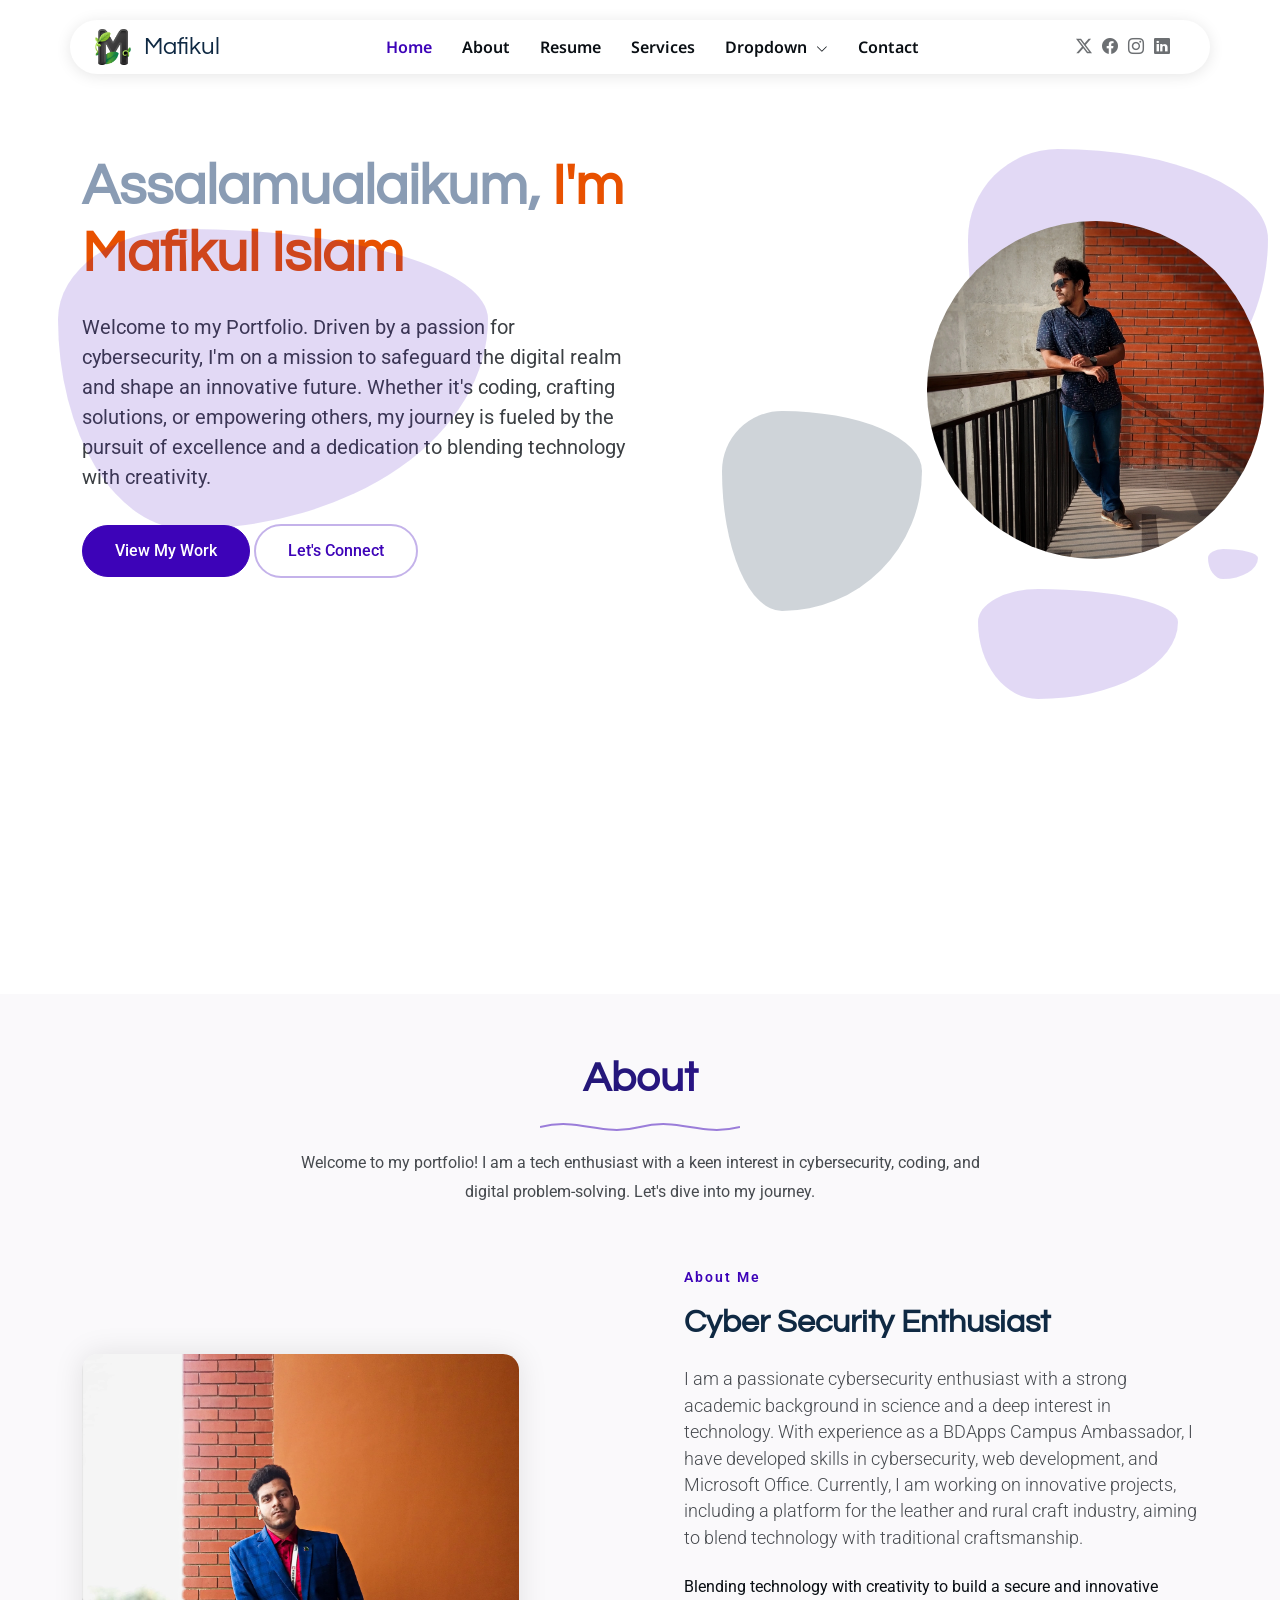
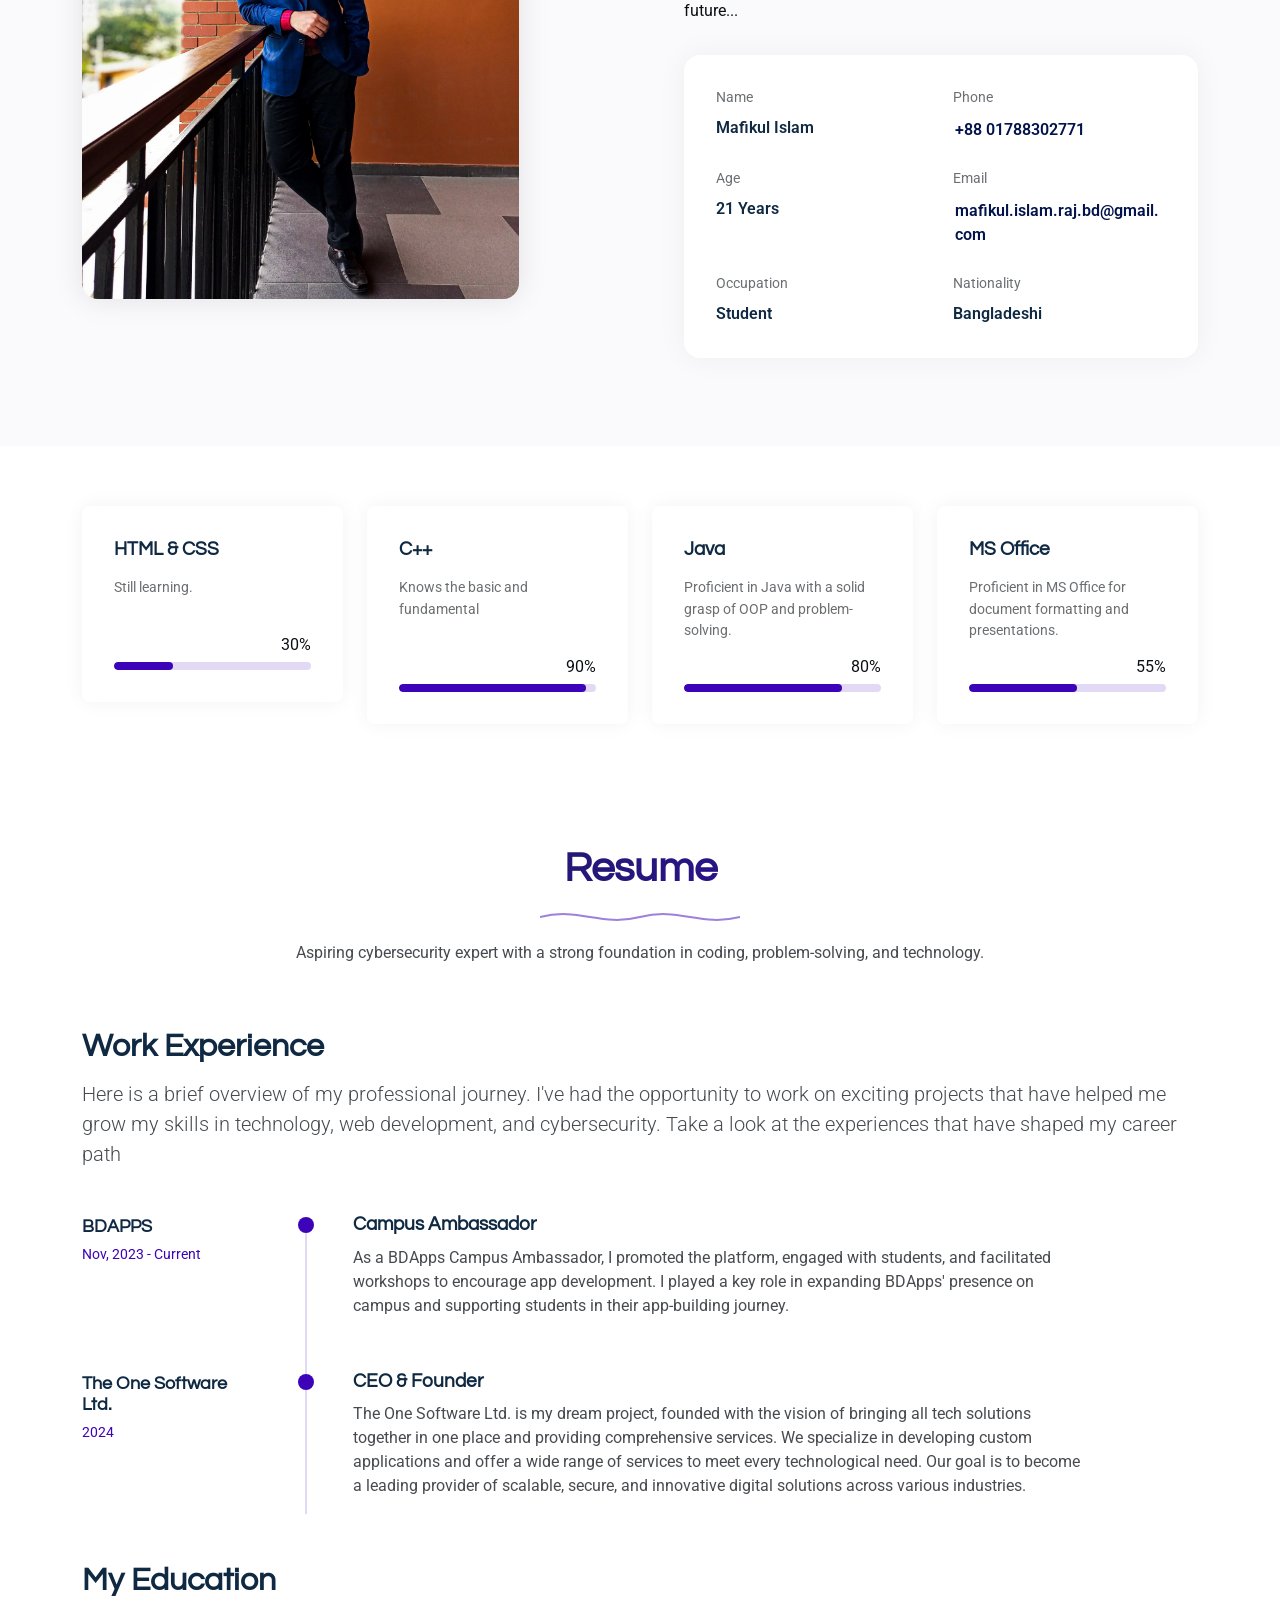
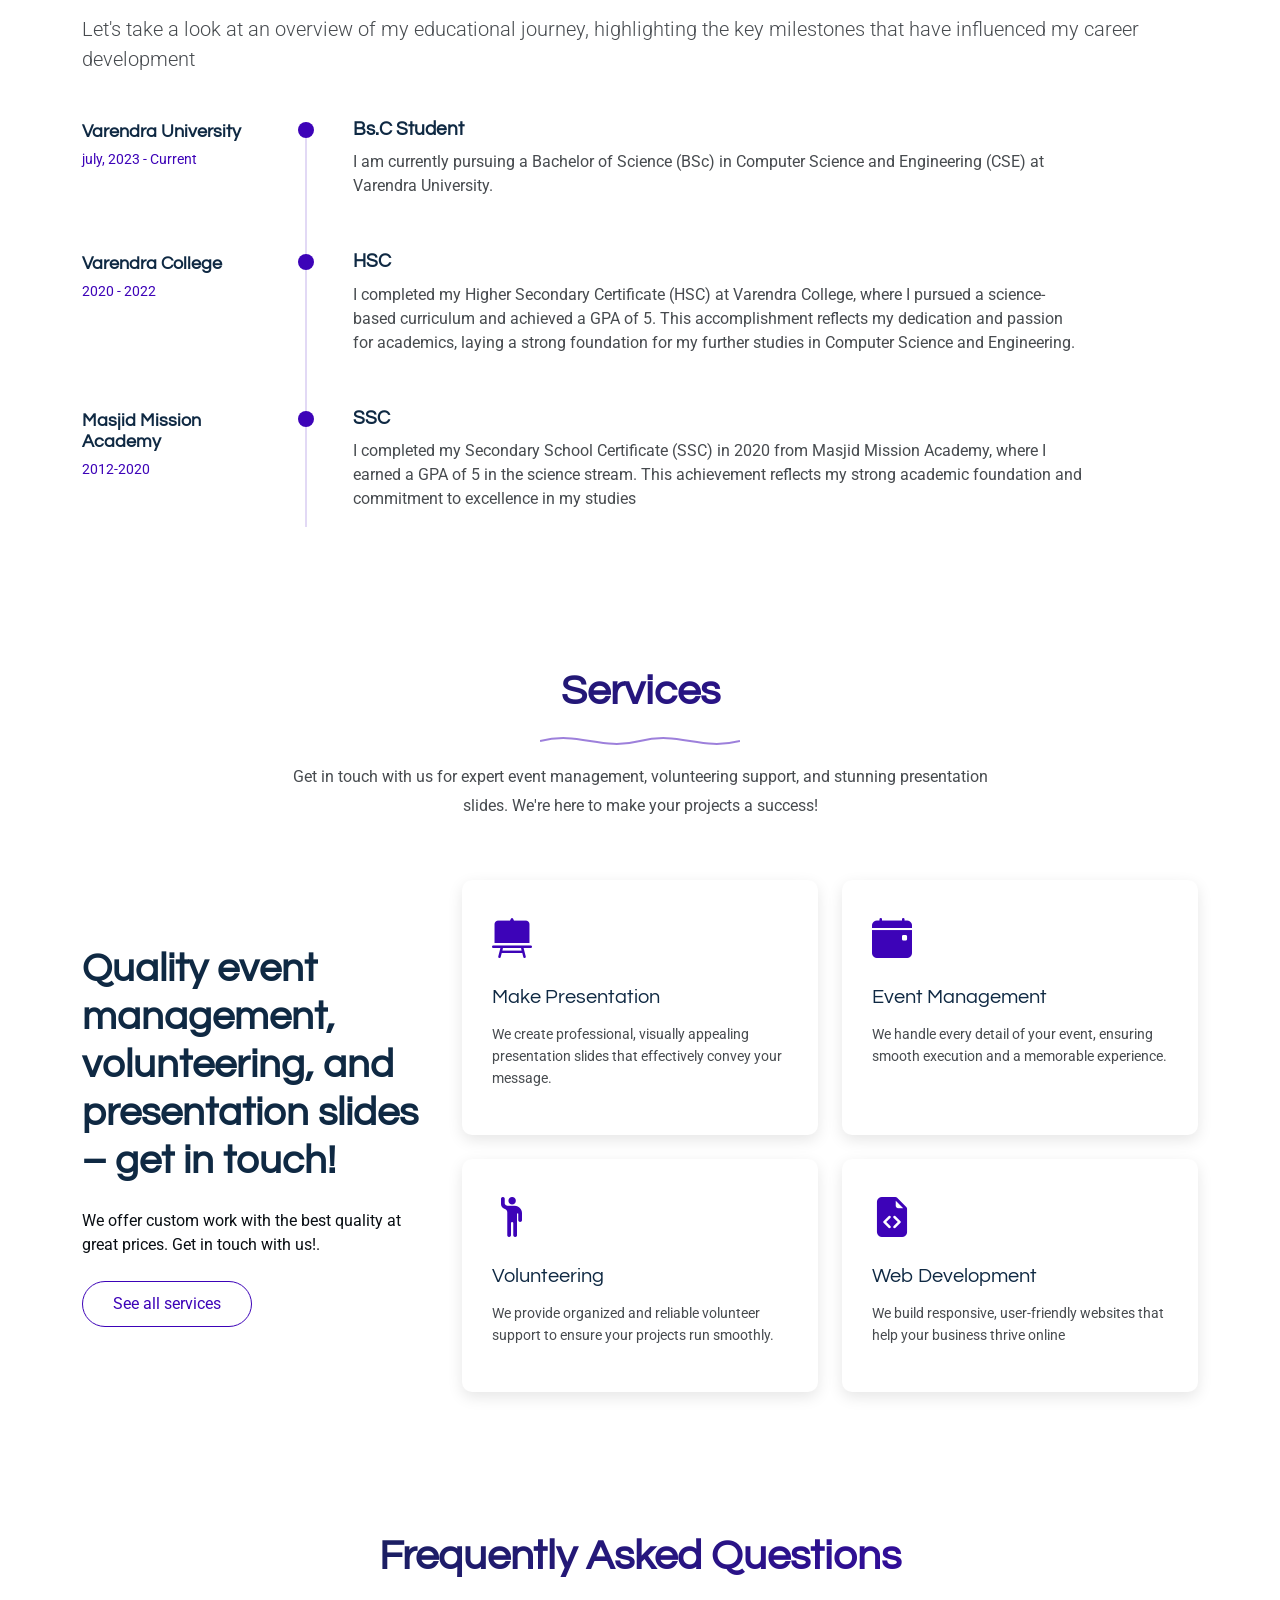
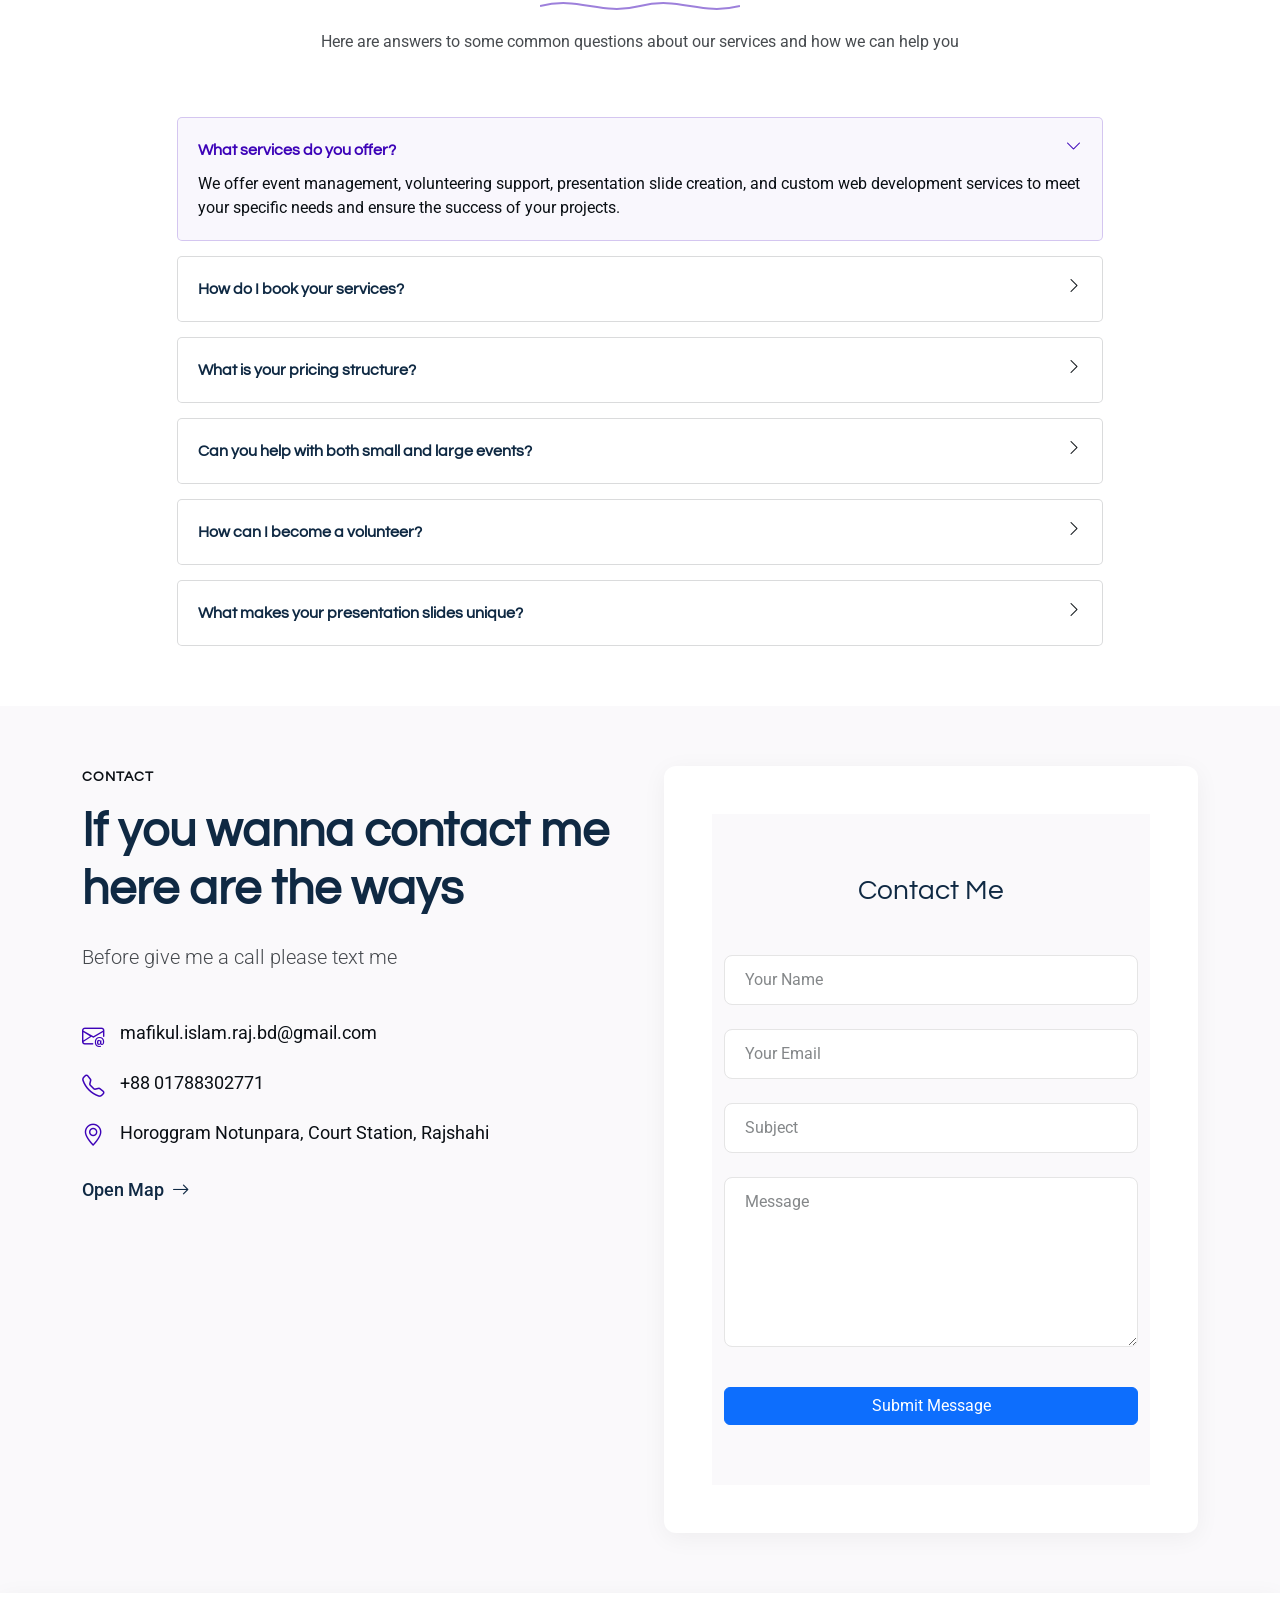
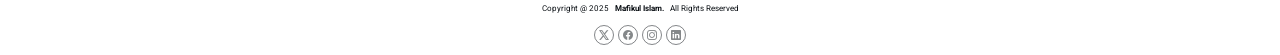
==== commit 464fd2a9: "Update index.html" ====
--- a/index.html
+++ b/index.html
@@ -4,24 +4,23 @@
 <head>
   <meta charset="utf-8">
   <meta content="width=device-width, initial-scale=1.0" name="viewport">
-  <title>Mafikul's World</title>
-  <meta name="description" content="Welcome to Mafikul's personal website.">
-  <link rel="icon" type="image/x-icon" href="assets/img/tlogo.ico"> <!-- ICO Icon -->
-
-<!-- Description: Summarize who you are and what visitors will find -->
-<meta name="description" content="Hi, I'm Mafikul. CEO of The One Software Ltd. passionate about Cyber security Explore my portfolio, blog, and projects here.">
-
-<!-- Keywords: Optional but can include your skills, industry terms -->
-<meta name="keywords" content="Mafikul's portfolio, resume, web developer, designer, The One Software Limited">
-
-  <!-- Favicons -->
-  <link href="assets/img/favicon.png" rel="icon">
+
+  <!-- Primary Title & Description -->
+  <title>Mafikul's World - Personal Portfolio & Cybersecurity Projects</title>
+  <meta name="description" content="Hi, I'm Mafikul, CEO of The One Software Ltd. Explore my personal portfolio, blog, and cybersecurity projects.">
+  <meta name="keywords" content="Mafikul Islam, personal portfolio, web developer, cyber security, The One Software Ltd">
+
+  <!-- Google Site Verification -->
+  <meta name="google-site-verification" content="3U8N1MXFNgqrulzPQEK6UsQReWyRYVu46_eV98pLMfM">
+
+  <!-- Favicon -->
+  <link rel="icon" type="image/x-icon" href="assets/img/tlogo.ico">
   <link href="assets/img/apple-touch-icon.png" rel="apple-touch-icon">
 
   <!-- Fonts -->
   <link href="https://fonts.googleapis.com" rel="preconnect">
   <link href="https://fonts.gstatic.com" rel="preconnect" crossorigin>
-  <link href="https://fonts.googleapis.com/css2?family=Roboto:ital,wght@0,100;0,300;0,400;0,500;0,700;0,900;1,100;1,300;1,400;1,500;1,700;1,900&family=Noto+Sans:ital,wght@0,100;0,200;0,300;0,400;0,500;0,600;0,700;0,800;0,900;1,100;1,200;1,300;1,400;1,500;1,600;1,700;1,800;1,900&family=Questrial:wght@400&display=swap" rel="stylesheet">
+  <link href="https://fonts.googleapis.com/css2?family=Roboto:wght@100;300;400;500;700;900&family=Noto+Sans:wght@100;200;300;400;500;600;700;800;900&family=Questrial:wght@400&display=swap" rel="stylesheet">
 
   <!-- Vendor CSS Files -->
   <link href="assets/vendor/bootstrap/css/bootstrap.min.css" rel="stylesheet">
@@ -33,25 +32,23 @@
   <!-- Main CSS File -->
   <link href="assets/css/main.css" rel="stylesheet">
 
-<!-- Facebook Meta Tags -->
-<meta property="og:url" content="https://mafikul.me">
-<meta property="og:type" content="website">
-<meta property="og:title" content="Mafikul World">
-<meta property="og:description" content="Welcome to Mafikul,s personal website.">
-<meta property="og:image" content="https://opengraph.b-cdn.net/production/images/95b64b55-c00a-4bd4-b2d7-658ea05284d6.jpg?token=meLTDnLYCTuba5lkz8mdhRuT6U6UIjOLpLEAH_vIJJw&height=1600&width=1200&expires=33277284729">
-
-<!-- Twitter Meta Tags -->
-<meta name="twitter:card" content="summary_large_image">
-<meta property="twitter:domain" content="mafikul.me">
-<meta property="twitter:url" content="https://mafikul.me">
-<meta name="twitter:title" content="Mafikul World">
-<meta name="twitter:description" content="Welcome to Mafikul's personal website.">
-<meta name="twitter:image" content="https://opengraph.b-cdn.net/production/images/95b64b55-c00a-4bd4-b2d7-658ea05284d6.jpg?token=meLTDnLYCTuba5lkz8mdhRuT6U6UIjOLpLEAH_vIJJw&height=1600&width=1200&expires=33277284729">
-
-  <!-- bing verification -->
-  <meta name="msvalidate.01" content="50E63DE5BB532C2B93D84AC1C5FBDF3A" />
-
-  <meta name='description' content='This is a personal portfolio of Mafikul Islam'>.
+  <!-- Open Graph / Facebook Meta Tags -->
+  <meta property="og:url" content="https://mafikul.netlify.app/">
+  <meta property="og:type" content="website">
+  <meta property="og:title" content="Mafikul's World">
+  <meta property="og:description" content="Explore my personal portfolio, blog, and cybersecurity projects.">
+  <meta property="og:image" content="https://opengraph.b-cdn.net/production/images/95b64b55-c00a-4bd4-b2d7-658ea05284d6.jpg">
+
+  <!-- Twitter Meta Tags -->
+  <meta name="twitter:card" content="summary_large_image">
+  <meta property="twitter:domain" content="mafikul.netlify.app">
+  <meta property="twitter:url" content="https://mafikul.netlify.app/">
+  <meta name="twitter:title" content="Mafikul's World">
+  <meta name="twitter:description" content="Explore my personal portfolio, blog, and cybersecurity projects.">
+  <meta name="twitter:image" content="https://opengraph.b-cdn.net/production/images/95b64b55-c00a-4bd4-b2d7-658ea05284d6.jpg">
+
+  <!-- Bing Verification -->
+  <meta name="msvalidate.01" content="50E63DE5BB532C2B93D84AC1C5FBDF3A">
 
 </head>
 
@@ -715,3 +712,5 @@
 
 </body>
 </html>
+
+
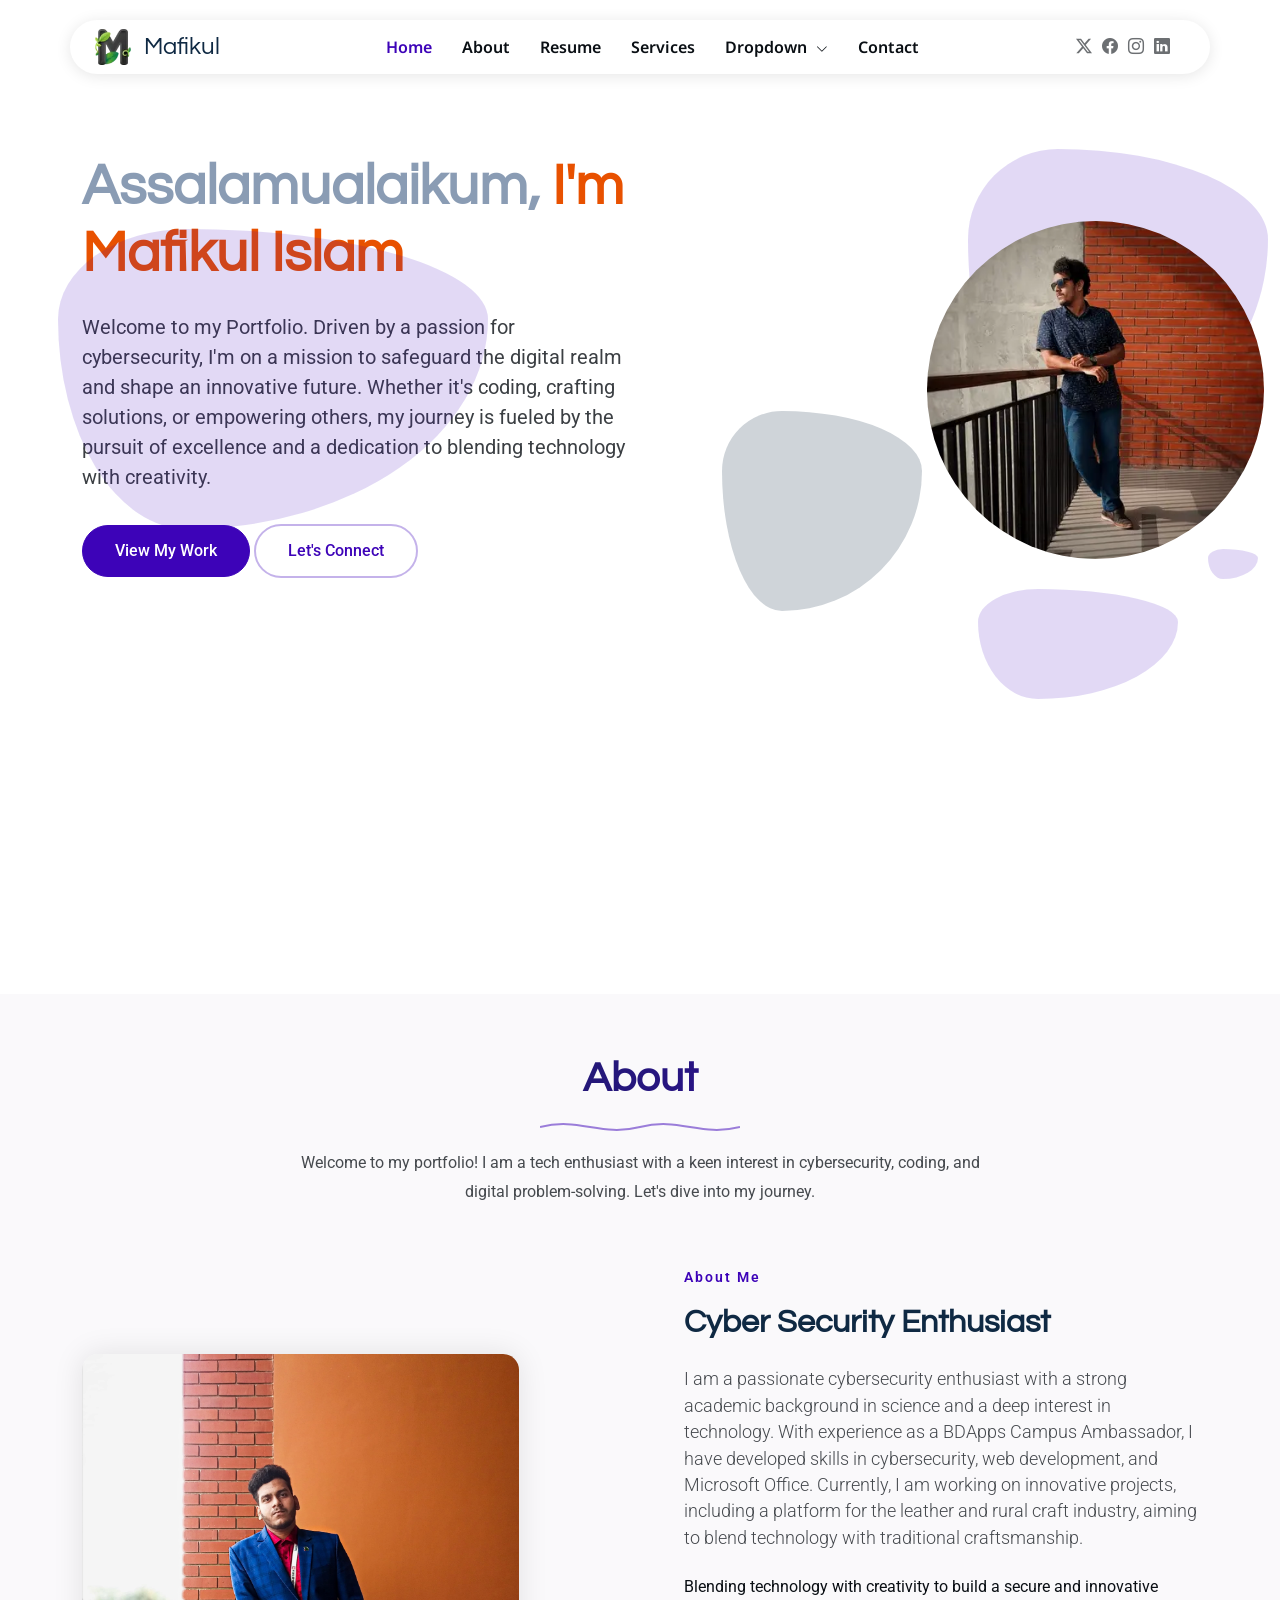
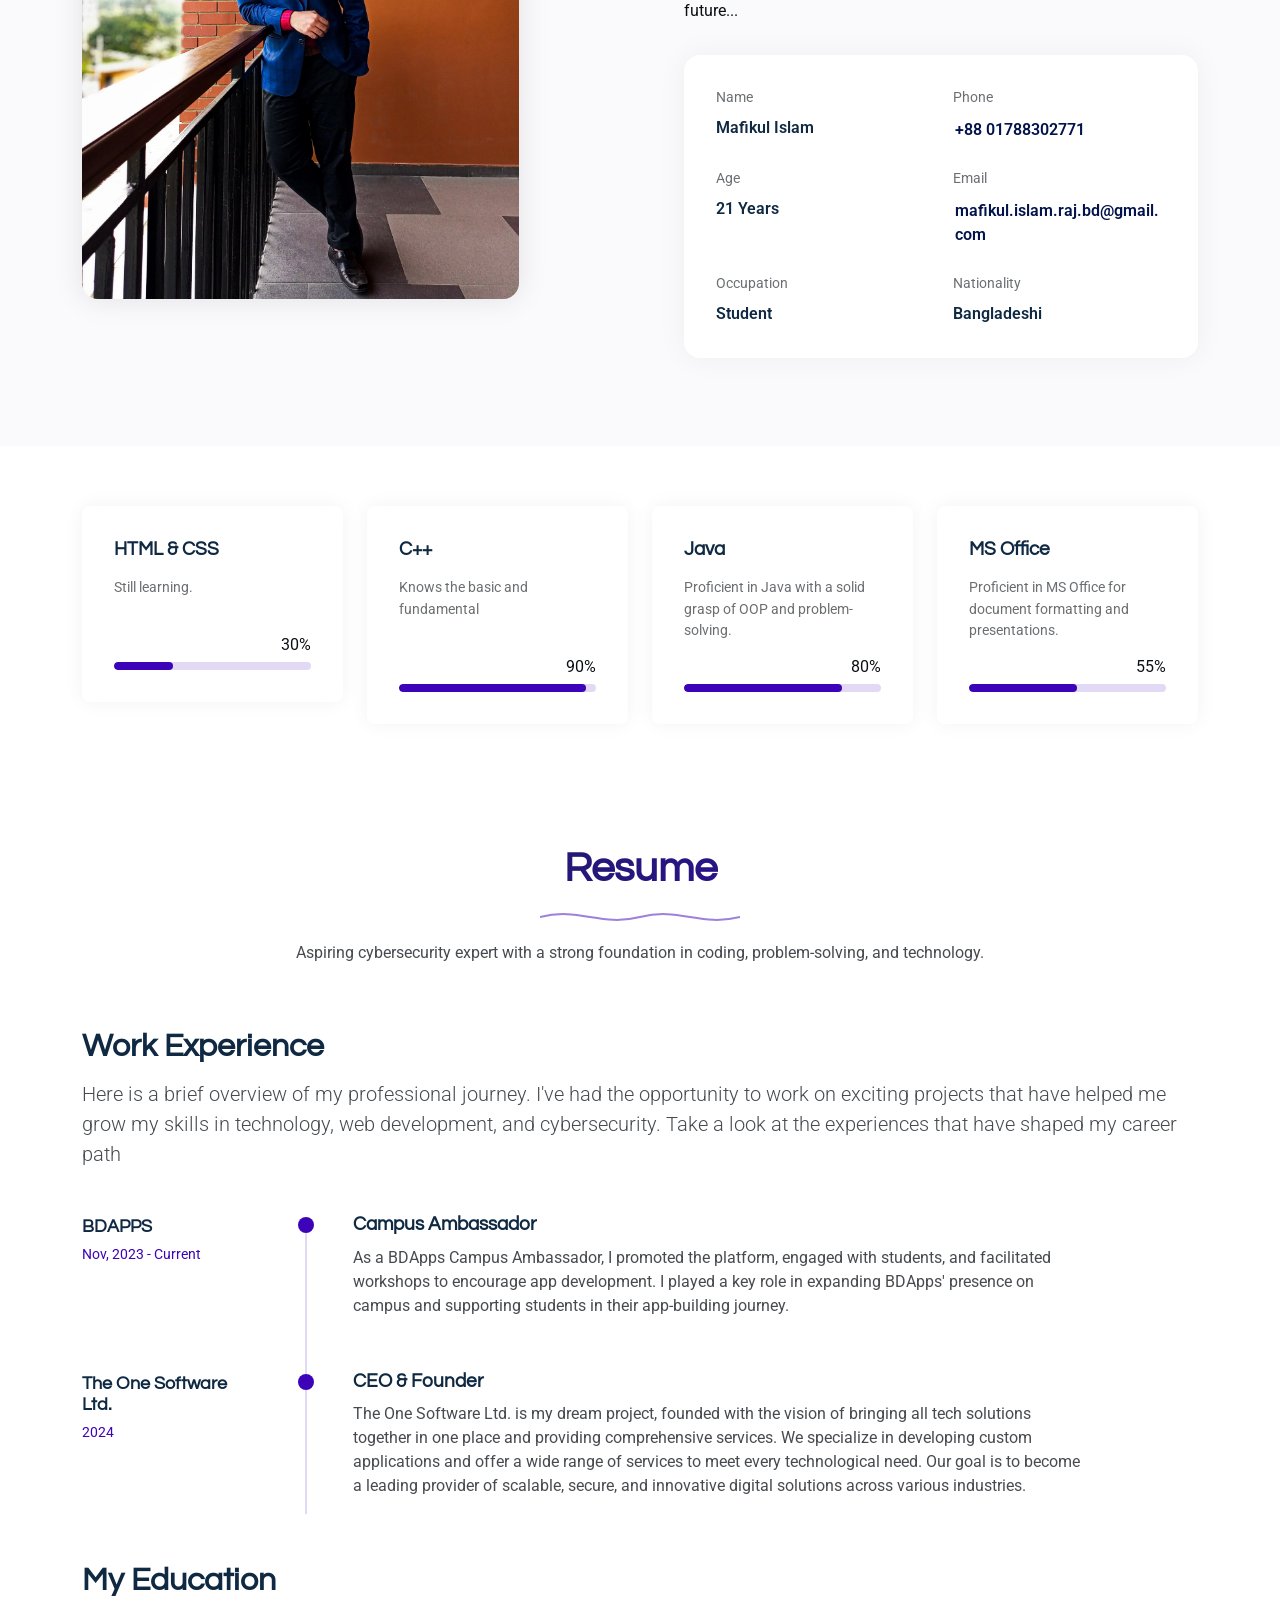
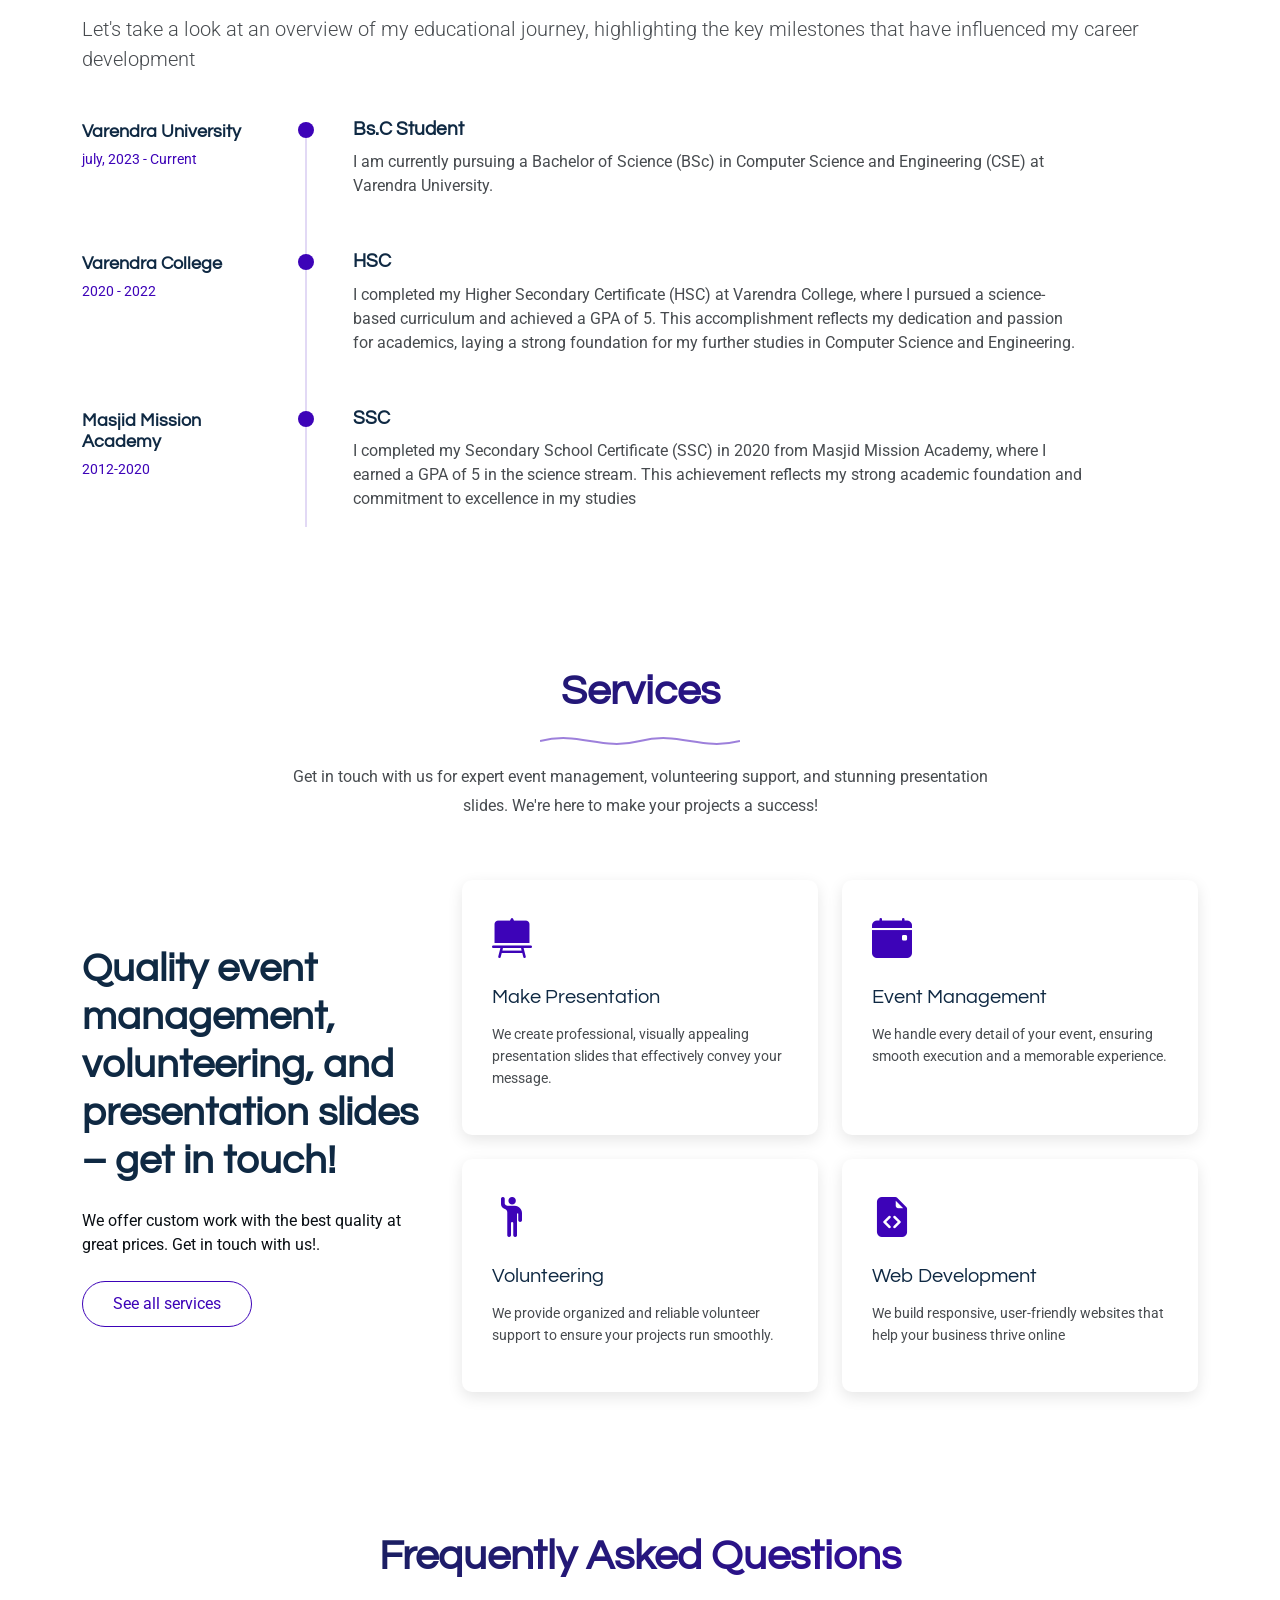
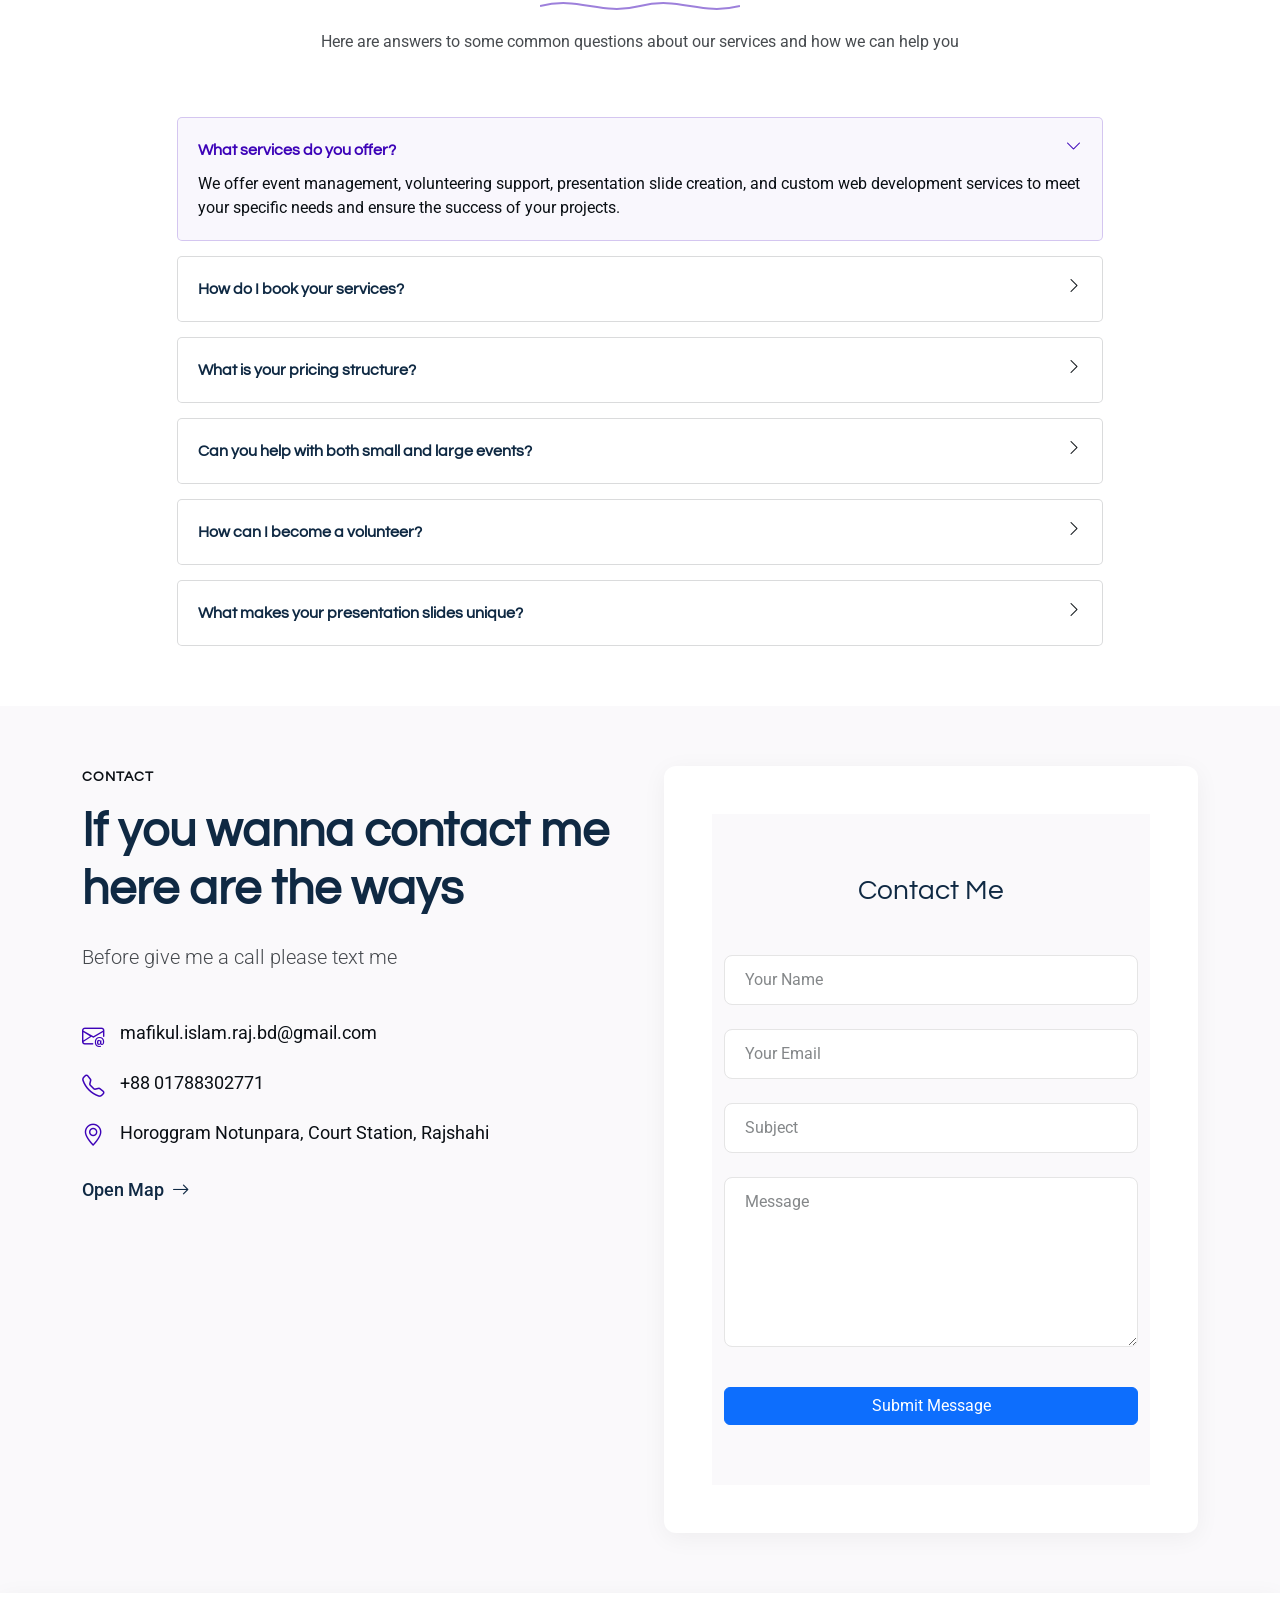
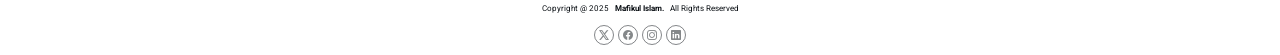
==== commit ca506b59: "Update index.html" ====
--- a/index.html
+++ b/index.html
@@ -14,7 +14,7 @@
   <meta name="google-site-verification" content="3U8N1MXFNgqrulzPQEK6UsQReWyRYVu46_eV98pLMfM">
 
   <!-- Favicon -->
-  <link rel="icon" type="image/x-icon" href="assets/img/tlogo.ico">
+  <link rel="icon" type="image/x-icon" href="assets/img/tlogo.webp">
   <link href="assets/img/apple-touch-icon.png" rel="apple-touch-icon">
 
   <!-- Fonts -->
@@ -59,7 +59,7 @@
 
       <a href="index.html" class="logo d-flex align-items-center me-auto me-xl-0">
        
-       <img src="assets/img/tlogo.ico" alt="">
+       <img src="assets/img/tlogo.webp" alt="">
         <h1 class="sitename">Mafikul</h1>
       </a>
 
@@ -714,3 +714,4 @@
 </html>
 
 
+
